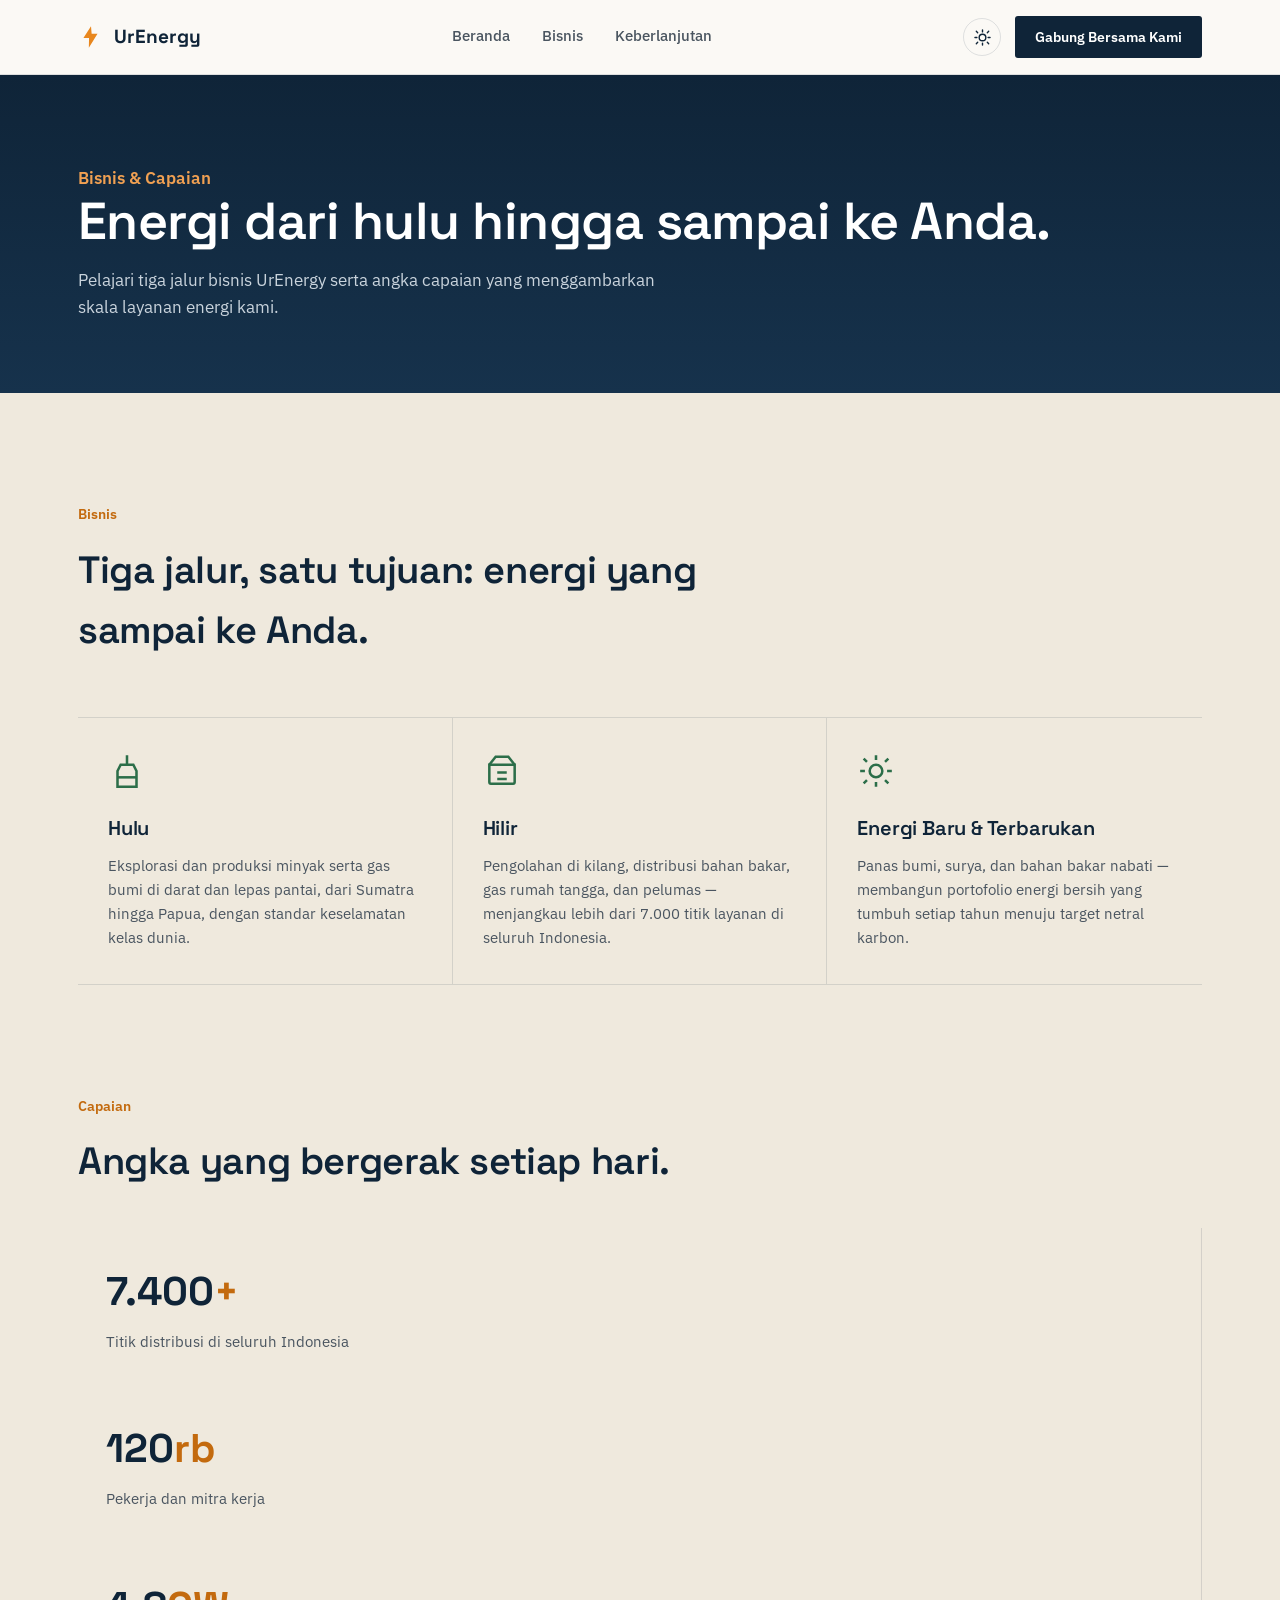
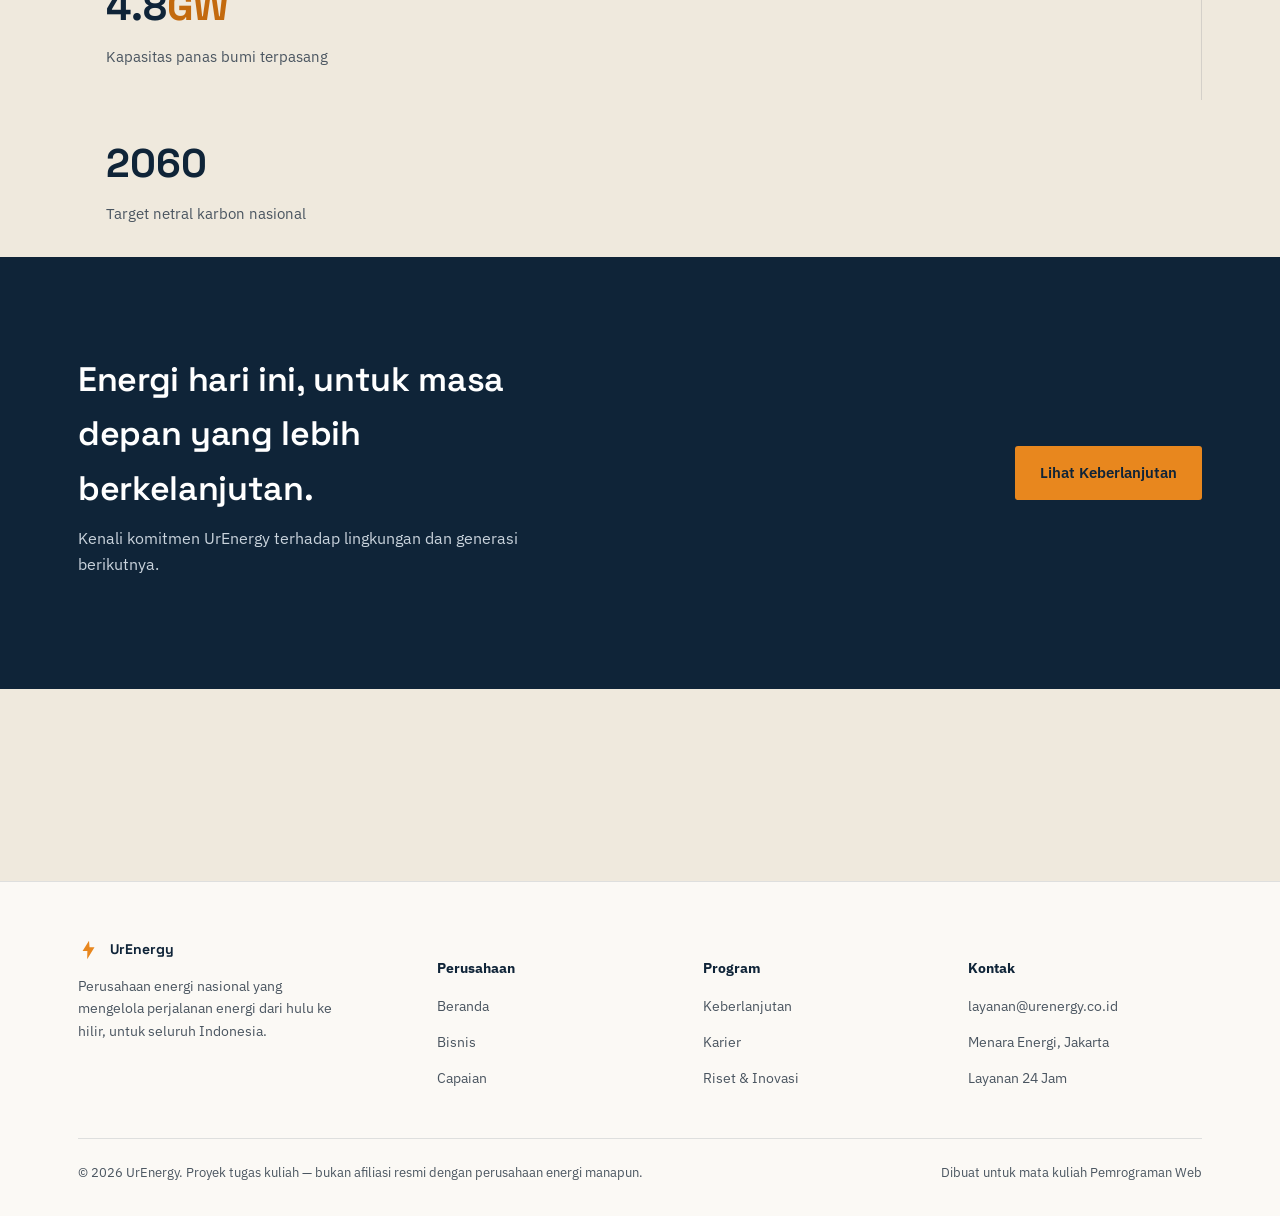
==== bisnis.html @ 80b889d3 "fix semua lini bisnis ke Bisnis" ====
<!DOCTYPE html>
<html lang="id">
<head>
<meta charset="UTF-8">
<meta name="viewport" content="width=device-width, initial-scale=1.0">
<title>UrEnergy — Bisnis & Capaian</title>
<link rel="preconnect" href="https://fonts.googleapis.com">
<link rel="preconnect" href="https://fonts.gstatic.com" crossorigin>
<link href="https://fonts.googleapis.com/css2?family=Space+Grotesk:wght@500;600;700&family=IBM+Plex+Sans:wght@400;500;600&display=swap" rel="stylesheet">
<link rel="stylesheet" href="styles.css">
</head>
<body>
<a class="skip-link" href="#main">Lewati ke konten utama</a>
<nav class="nav">
  <div class="wrap">
    <a class="brand" href="index.html" aria-label="UrEnergy beranda">
      <svg viewBox="0 0 24 24" fill="none"><path d="M12 2 5 13h5.2L10 22l8-13h-5.4L12 2Z" fill="#E8871E"/></svg>
      UrEnergy
    </a>
    <button class="nav-toggle" aria-label="Buka menu" aria-expanded="false" id="navToggle">
      <span></span><span></span><span></span>
    </button>
    <div class="nav-links" id="navLinks">
      <a href="index.html">Beranda</a>
      <a href="bisnis.html">Bisnis</a>
      <a href="keberlanjutan.html">Keberlanjutan</a>
    </div>
    <div class="nav-right">
      <button class="theme-toggle" id="themeToggle" aria-label="Ganti mode gelap/terang">
        <svg class="icon-sun" viewBox="0 0 24 24" fill="none" stroke="currentColor" stroke-width="1.8" stroke-linecap="round"><circle cx="12" cy="12" r="4.2"/><path d="M12 2.5v2.4M12 19.1v2.4M4.2 4.2l1.7 1.7M18.1 18.1l1.7 1.7M2.5 12h2.4M19.1 12h2.4M4.2 19.8l1.7-1.7M18.1 5.9l1.7-1.7"/></svg>
        <svg class="icon-moon" viewBox="0 0 24 24" fill="none" stroke="currentColor" stroke-width="1.8" stroke-linecap="round" stroke-linejoin="round"><path d="M20 14.5A8.5 8.5 0 1 1 9.5 4a6.8 6.8 0 0 0 10.5 10.5Z"/></svg>
      </button>
      <a class="nav-cta" href="keberlanjutan.html#karier">Gabung Bersama Kami</a>
    </div>
  </div>
</nav>
<main id="main">

<section class="page-hero">
  <div class="wrap">
    <p class="kicker" style="color:#F0A052;">Bisnis & Capaian</p>
    <h1>Energi dari hulu hingga sampai ke Anda.</h1>
    <p>Pelajari tiga jalur bisnis UrEnergy serta angka capaian yang menggambarkan skala layanan energi kami.</p>
  </div>
</section>
<section class="lines" id="lini-bisnis">
    <div class="wrap">
      <div class="lines-head">
        <p class="kicker">Bisnis</p>
        <h2>Tiga jalur, satu tujuan: energi yang sampai ke Anda.</h2>
      </div>
      <div class="lines-grid">
        <div class="line-item">
          <svg class="ic" viewBox="0 0 24 24" fill="none" stroke="currentColor" stroke-width="1.6"><path d="M12 2v6M8 8h8l2 4v10H6V12l2-4Z"/><path d="M6 16h12"/></svg>
          <h3>Hulu</h3>
          <p>Eksplorasi dan produksi minyak serta gas bumi di darat dan lepas pantai, dari Sumatra hingga Papua, dengan standar keselamatan kelas dunia.</p>
        </div>
        <div class="line-item">
          <svg class="ic" viewBox="0 0 24 24" fill="none" stroke="currentColor" stroke-width="1.6"><path d="M4 8h16v11a1 1 0 0 1-1 1H5a1 1 0 0 1-1-1V8Z"/><path d="M4 8 8 3h8l4 5"/><path d="M9 13h6M9 17h6"/></svg>
          <h3>Hilir</h3>
          <p>Pengolahan di kilang, distribusi bahan bakar, gas rumah tangga, dan pelumas — menjangkau lebih dari 7.000 titik layanan di seluruh Indonesia.</p>
        </div>
        <div class="line-item">
          <svg class="ic" viewBox="0 0 24 24" fill="none" stroke="currentColor" stroke-width="1.6"><circle cx="12" cy="12" r="4"/><path d="M12 2v3M12 19v3M4.2 4.2l2.1 2.1M17.7 17.7l2.1 2.1M2 12h3M19 12h3M4.2 19.8l2.1-2.1M17.7 6.3l2.1-2.1"/></svg>
          <h3>Energi Baru & Terbarukan</h3>
          <p>Panas bumi, surya, dan bahan bakar nabati — membangun portofolio energi bersih yang tumbuh setiap tahun menuju target netral karbon.</p>
        </div>
      </div>
    </div>
  <section id="capaian">
    <div class="wrap">
      <p class="kicker">Capaian</p>
      <h2 style="font-size:clamp(26px,3.4vw,38px);color:var(--heading);margin-bottom:36px;">Angka yang bergerak setiap hari.</h2>
    </div>
    <div class="wrap stats">
      <div class="wrap" style="display:contents;">
        <div class="stat"><div class="num">7.400<span>+</span></div><div class="lbl">Titik distribusi di seluruh Indonesia</div></div>
        <div class="stat"><div class="num">120<span>rb</span></div><div class="lbl">Pekerja dan mitra kerja</div></div>
        <div class="stat"><div class="num">4.8<span>GW</span></div><div class="lbl">Kapasitas panas bumi terpasang</div></div>
        <div class="stat"><div class="num">2060</div><div class="lbl">Target netral karbon nasional</div></div>
      </div>
    </div>
  
<section class="cta-band">
  <div class="wrap">
    <div>
      <h2>Energi hari ini, untuk masa depan yang lebih berkelanjutan.</h2>
      <p>Kenali komitmen UrEnergy terhadap lingkungan dan generasi berikutnya.</p>
    </div>
    <a class="btn btn-primary" href="keberlanjutan.html">Lihat Keberlanjutan</a>
  </div>
</section>
</main>
<footer>
  <div class="wrap">
    <div class="foot-grid">
      <div>
        <a class="brand" href="index.html" style="color:var(--heading);margin-bottom:12px;display:flex;">
          <svg viewBox="0 0 24 24" fill="none" style="width:22px;height:22px;"><path d="M12 2 5 13h5.2L10 22l8-13h-5.4L12 2Z" fill="#E8871E"/></svg>
          UrEnergy
        </a>
        <p style="max-width:32ch;">Perusahaan energi nasional yang mengelola perjalanan energi dari hulu ke hilir, untuk seluruh Indonesia.</p>
      </div>
      <div>
        <h4>Perusahaan</h4>
        <ul>
          <li><a href="index.html">Beranda</a></li>
          <li><a href="bisnis.html">Bisnis</a></li>
          <li><a href="bisnis.html#capaian">Capaian</a></li>
        </ul>
      </div>
      <div>
        <h4>Program</h4>
        <ul>
          <li><a href="keberlanjutan.html">Keberlanjutan</a></li>
          <li><a href="keberlanjutan.html#karier">Karier</a></li>
          <li><a href="#">Riset & Inovasi</a></li>
        </ul>
      </div>
      <div>
        <h4>Kontak</h4>
        <ul>
          <li><a href="#">layanan@urenergy.co.id</a></li>
          <li><a href="#">Menara Energi, Jakarta</a></li>
          <li><a href="#">Layanan 24 Jam</a></li>
        </ul>
      </div>
    </div>
    <div class="foot-bottom">
      <span>© 2026 UrEnergy. Proyek tugas kuliah — bukan afiliasi resmi dengan perusahaan energi manapun.</span>
      <span>Dibuat untuk mata kuliah Pemrograman Web</span>
    </div>
  </div>
</footer>
<script>
  const toggle = document.getElementById('navToggle');
  const links = document.getElementById('navLinks');
  toggle.addEventListener('click', () => {
    const open = links.classList.toggle('open');
    toggle.setAttribute('aria-expanded', open ? 'true' : 'false');
  });
  links.querySelectorAll('a').forEach(a => a.addEventListener('click', () => {
    links.classList.remove('open');
    toggle.setAttribute('aria-expanded', 'false');
  }));

  // ---- Theme toggle (light / dark) --
  const THEME_KEY = 'urenergy-theme';
  const root = document.documentElement;
  const themeBtn = document.getElementById('themeToggle');

  function getStoredTheme(){
    try { return localStorage.getItem(THEME_KEY); } catch(e){ return null; }
  }
  function storeTheme(value){
    try { localStorage.setItem(THEME_KEY, value); } catch(e){ /* ignore, per-viewer convenience only */ }
  }
  function applyTheme(theme){
    root.setAttribute('data-theme', theme);
    themeBtn.setAttribute('aria-pressed', theme === 'dark' ? 'true' : 'false');
  }

  const stored = getStoredTheme();
  const prefersDark = window.matchMedia && window.matchMedia('(prefers-color-scheme: dark)').matches;
  applyTheme(stored || (prefersDark ? 'dark' : 'light'));

  themeBtn.addEventListener('click', () => {
    const next = root.getAttribute('data-theme') === 'dark' ? 'light' : 'dark';
    applyTheme(next);
    storeTheme(next);
  });
</script>
</body>
</html>
---- styles.css ----
:root{
    --ink:#0F2438;
    --ink-2:#16324C;
    --amber:#E8871E;
    --amber-deep:#C36A0E;
    --forest:#2C6E49;
    --sand:#EFE9DD;
    --paper:#FBF9F5;
    --charcoal:#1B1F23;
    --charcoal-soft:#4A5560;
    --white:#FFFFFF;
    --maxw:1180px;

    --bg:#FBF9F5;
    --bg-alt:#EFE9DD;
    --text:#1B1F23;
    --text-soft:#4A5560;
    --heading:#0F2438;
    --border:rgba(15,36,56,0.12);
    --nav-bg:rgba(251,249,245,0.92);
    --kicker:#C36A0E;
    --card-bg:#FFFFFF;
  }
  :root[data-theme="dark"]{
    --bg:#0B1420;
    --bg-alt:#0F1B28;
    --text:#E7EBEF;
    --text-soft:#A9B4BF;
    --heading:#F4F6F8;
    --border:rgba(255,255,255,0.12);
    --nav-bg:rgba(11,20,32,0.88);
    --kicker:#F0A052;
    --card-bg:#111E2C;
  }

  *{box-sizing:border-box;}
  html{scroll-behavior:smooth;}
  body{
    margin:0;
    background:var(--bg);
    color:var(--text);
    font-family:'IBM Plex Sans', Arial, sans-serif;
    font-size:16px;
    line-height:1.6;
    -webkit-font-smoothing:antialiased;
    transition:background .25s ease, color .25s ease;
  }
  h1,h2,h3,.display{
    font-family:'Space Grotesk','IBM Plex Sans',Arial,sans-serif;
    font-weight:600;
    letter-spacing:-0.01em;
    margin:0;
    color:inherit;
  }
  a{color:inherit;text-decoration:none;}
  img,svg{max-width:100%;display:block;}
  .wrap{max-width:var(--maxw);margin:0 auto;padding:0 28px;}
  section{padding:96px 0;}
  @media (max-width:720px){ section{padding:64px 0;} }

  /* ---------- NAV ---------- */
  .nav{
    position:sticky;top:0;z-index:50;
    background:var(--nav-bg);
    backdrop-filter:blur(8px);
    border-bottom:1px solid var(--border);
    transition:background .25s ease, border-color .25s ease;
  }
  .nav .wrap{display:flex;align-items:center;justify-content:space-between;padding-top:16px;padding-bottom:16px;gap:16px;}
  .brand{display:flex;align-items:center;gap:10px;font-family:'Space Grotesk';font-weight:700;font-size:19px;color:var(--heading);}
  .brand svg{width:26px;height:26px;}
  .nav-links{display:flex;gap:32px;font-size:15px;font-weight:500;color:var(--text-soft);}
  .nav-links a{padding:6px 0;border-bottom:2px solid transparent;transition:border-color .18s ease;}
  .nav-links a:hover, .nav-links a:focus-visible{border-color:var(--amber);}
  .nav-right{display:flex;align-items:center;gap:14px;}
  .nav-cta{
    background:var(--ink);color:var(--white);padding:10px 20px;border-radius:3px;
    font-size:14px;font-weight:600;white-space:nowrap;
  }
  .nav-cta:hover{background:var(--ink-2);}
  .theme-toggle{
    display:inline-flex;align-items:center;justify-content:center;
    width:38px;height:38px;border-radius:50%;border:1px solid var(--border);
    background:transparent;cursor:pointer;color:var(--heading);flex:none;
  }
  .theme-toggle:hover{border-color:var(--amber);}
  .theme-toggle svg{width:19px;height:19px;}
  .theme-toggle .icon-moon{display:none;}
  :root[data-theme="dark"] .theme-toggle .icon-sun{display:none;}
  :root[data-theme="dark"] .theme-toggle .icon-moon{display:block;}
  .nav-toggle{display:none;background:none;border:none;cursor:pointer;padding:4px;}
  .nav-toggle span{display:block;width:24px;height:2px;background:var(--heading);margin:5px 0;}
  @media (max-width:860px){
    .nav-links{
      position:absolute;top:100%;left:0;right:0;background:var(--bg);
      flex-direction:column;gap:0;padding:8px 28px 20px;border-bottom:1px solid var(--border);
      display:none;
    }
    .nav-links.open{display:flex;}
    .nav-links a{padding:12px 0;border-bottom:1px solid var(--border);}
    .nav-toggle{display:block;}
    .nav-cta{display:none;}
  }

  /* ---------- HERO ---------- */
  .hero{
    background:linear-gradient(180deg,var(--ink) 0%, var(--ink-2) 100%);
    color:var(--white);
    padding:88px 0 0;
    overflow:hidden;
  }
  .hero .wrap{
    display:grid;grid-template-columns:1.05fr 0.95fr;gap:40px;align-items:center;
  }
  .eyebrow-tag{
    display:inline-block;font-size:14px;color:var(--amber);font-weight:500;
    margin-bottom:22px;
  }
  .hero h1{
    font-size:clamp(34px,4.6vw,58px);
    line-height:1.06;
    color:var(--white);
  }
  .hero h1 em{
    font-style:normal;color:var(--amber);
  }
  .hero p.lede{
    max-width:46ch;margin:26px 0 34px;font-size:18px;color:#C9D3DC;
  }
  .hero-ctas{display:flex;gap:14px;flex-wrap:wrap;}
  .btn{
    display:inline-flex;align-items:center;gap:8px;padding:14px 24px;border-radius:3px;
    font-size:15px;font-weight:600;border:1px solid transparent;cursor:pointer;
  }
  .btn-primary{background:var(--amber);color:var(--ink);}
  .btn-primary:hover{background:#f39a3a;}
  .btn-ghost{border-color:rgba(255,255,255,0.35);color:var(--white);background:transparent;}
  .btn-ghost:hover{border-color:var(--white);}
  .hero-fig{position:relative;padding:20px 0 0;}
  @media (max-width:900px){
    .hero .wrap{grid-template-columns:1fr;}
    .hero-fig{order:-1;}
  }

  /* diagram animation */
  .flow-line{stroke-dasharray:340;stroke-dashoffset:340;animation:draw 1.6s ease forwards;}
  .flow-line.d1{animation-delay:.15s;}
  .flow-line.d2{animation-delay:.4s;}
  .flow-line.d3{animation-delay:.65s;}
  .flow-node{opacity:0;transform:scale(.6);transform-origin:center;animation:pop .5s ease forwards;}
  .flow-node.n1{animation-delay:.1s;}
  .flow-node.n2{animation-delay:.55s;}
  .flow-node.n3{animation-delay:.9s;}
  .flow-node.n4{animation-delay:1.2s;}
  @keyframes draw{to{stroke-dashoffset:0;}}
  @keyframes pop{to{opacity:1;transform:scale(1);}}
  @media (prefers-reduced-motion:reduce){
    .flow-line{stroke-dashoffset:0;animation:none;}
    .flow-node{opacity:1;transform:scale(1);animation:none;}
  }

  /* ---------- STRIP ---------- */
  .strip{
    background:var(--ink);border-top:1px solid rgba(255,255,255,0.08);
  }
  .strip .wrap{
    display:flex;flex-wrap:wrap;gap:20px 48px;justify-content:space-between;
    padding:22px 28px;
  }
  .strip-item{color:#B9C4CE;font-size:13.5px;display:flex;align-items:center;gap:8px;}
  .strip-item b{color:var(--white);font-weight:600;}

  /* ---------- ABOUT ---------- */
  .about .wrap{display:grid;grid-template-columns:0.9fr 1.1fr;gap:64px;}
  @media (max-width:820px){ .about .wrap{grid-template-columns:1fr;gap:32px;} }
  .kicker{color:var(--kicker);font-weight:600;font-size:14px;margin-bottom:14px;}
  .about h2{font-size:clamp(26px,3.4vw,38px);line-height:1.18;color:var(--heading);}
  .about-copy p{color:var(--text-soft);font-size:16.5px;max-width:62ch;}
  .about-copy p + p{margin-top:16px;}

  /* ---------- BUSINESS LINES ---------- */
  .lines{background:var(--bg-alt);}
  .lines-head{max-width:640px;margin-bottom:56px;}
  .lines-head h2{font-size:clamp(26px,3.4vw,38px);color:var(--heading);}
  .lines-grid{display:grid;grid-template-columns:repeat(3,1fr);gap:0;border-top:1px solid var(--border);}
  @media (max-width:860px){ .lines-grid{grid-template-columns:1fr;} }
  .line-item{
    padding:34px 30px;border-bottom:1px solid var(--border);
    border-right:1px solid var(--border);
  }
  .lines-grid .line-item:nth-child(3){border-right:none;}
  @media (max-width:860px){ .line-item{border-right:none !important;} }
  .line-item .ic{width:38px;height:38px;margin-bottom:22px;color:var(--forest);}
  .line-item h3{font-size:20px;margin-bottom:10px;color:var(--heading);}
  .line-item p{color:var(--text-soft);font-size:15px;margin:0;}

  /* ---------- STATS ---------- */
  .stats .wrap{
    display:flex;flex-wrap:wrap;gap:0;border:1px solid var(--border);border-radius:4px;overflow:hidden;
  }
  .stat{
    flex:1 1 200px;padding:32px 28px;border-right:1px solid var(--border);
  }
  .stat:last-child{border-right:none;}
  @media (max-width:720px){
    .stat{border-right:none;border-bottom:1px solid var(--border);flex:1 1 100%;}
    .stat:last-child{border-bottom:none;}
  }
  .stat .num{font-family:'Space Grotesk';font-weight:700;font-size:40px;color:var(--heading);}
  .stat .num span{color:var(--amber-deep);}
  .stat .lbl{color:var(--text-soft);font-size:14.5px;margin-top:6px;}

  /* ---------- SUSTAIN ---------- */
  .sustain{
    background:var(--forest);color:var(--white);
  }
  .sustain .wrap{display:grid;grid-template-columns:1fr 1fr;gap:56px;align-items:center;}
  @media (max-width:860px){ .sustain .wrap{grid-template-columns:1fr;} }
  .sustain h2{font-size:clamp(26px,3.4vw,36px);color:var(--white);}
  .sustain p{color:#DCEAE0;font-size:16.5px;max-width:52ch;margin-top:18px;}
  .sustain-list{margin-top:26px;display:flex;flex-direction:column;gap:14px;}
  .sustain-list div{display:flex;gap:12px;font-size:15px;color:#EAF3EC;align-items:flex-start;}
  .sustain-list svg{flex:none;width:20px;height:20px;margin-top:2px;color:var(--amber);}

  /* ---------- CAREER / CTA ---------- */
  .cta-band{background:var(--ink);color:var(--white);text-align:left;}
  .cta-band .wrap{
    display:flex;align-items:center;justify-content:space-between;gap:32px;flex-wrap:wrap;
  }
  .cta-band h2{font-size:clamp(24px,3vw,34px);color:var(--white);max-width:20ch;}
  .cta-band p{color:#C9D3DC;margin-top:10px;max-width:44ch;}

  /* ---------- FOOTER ---------- */
  footer{background:var(--bg);border-top:1px solid var(--border);padding:56px 0 32px;}
  .foot-grid{display:grid;grid-template-columns:1.4fr 1fr 1fr 1fr;gap:32px;}
  @media (max-width:760px){ .foot-grid{grid-template-columns:1fr 1fr;} }
  .foot-grid h4{font-size:14px;color:var(--heading);margin-bottom:14px;}
  .foot-grid a, .foot-grid p{font-size:14px;color:var(--text-soft);}
  .foot-grid ul{list-style:none;padding:0;margin:0;display:flex;flex-direction:column;gap:10px;}
  .foot-bottom{
    margin-top:48px;padding-top:24px;border-top:1px solid var(--border);
    display:flex;justify-content:space-between;flex-wrap:wrap;gap:12px;
    font-size:13px;color:var(--text-soft);
  }
  .skip-link{position:absolute;left:-999px;top:auto;}
  .skip-link:focus{left:16px;top:16px;background:var(--white);padding:10px 16px;border-radius:3px;z-index:100;}
  a:focus-visible,button:focus-visible{outline:2px solid var(--amber);outline-offset:2px;}

.page-hero{background:linear-gradient(180deg,var(--ink) 0%,var(--ink-2) 100%);color:var(--white);padding:72px 0;}
.page-hero h1{font-size:clamp(34px,4.6vw,52px);line-height:1.08;color:var(--white);}
.page-hero p{max-width:62ch;color:#C9D3DC;font-size:17px;margin:18px 0 0;}
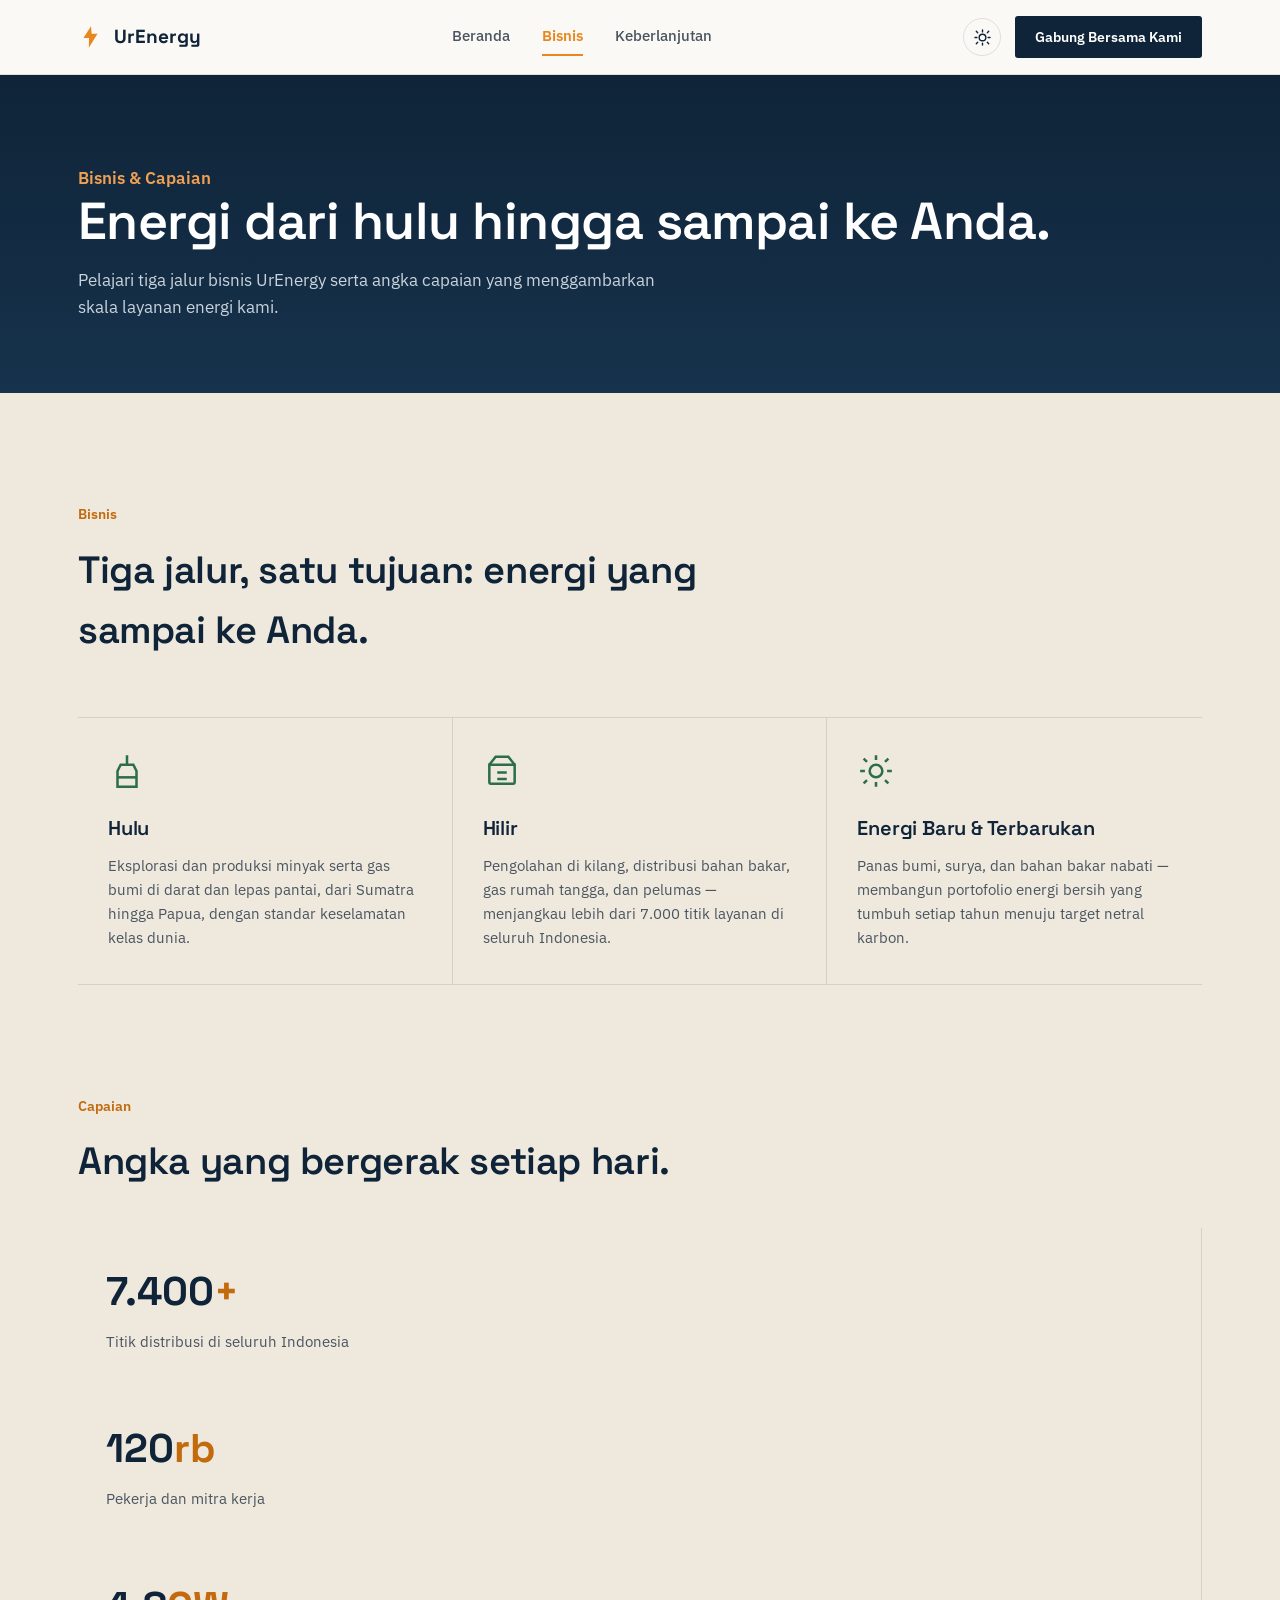
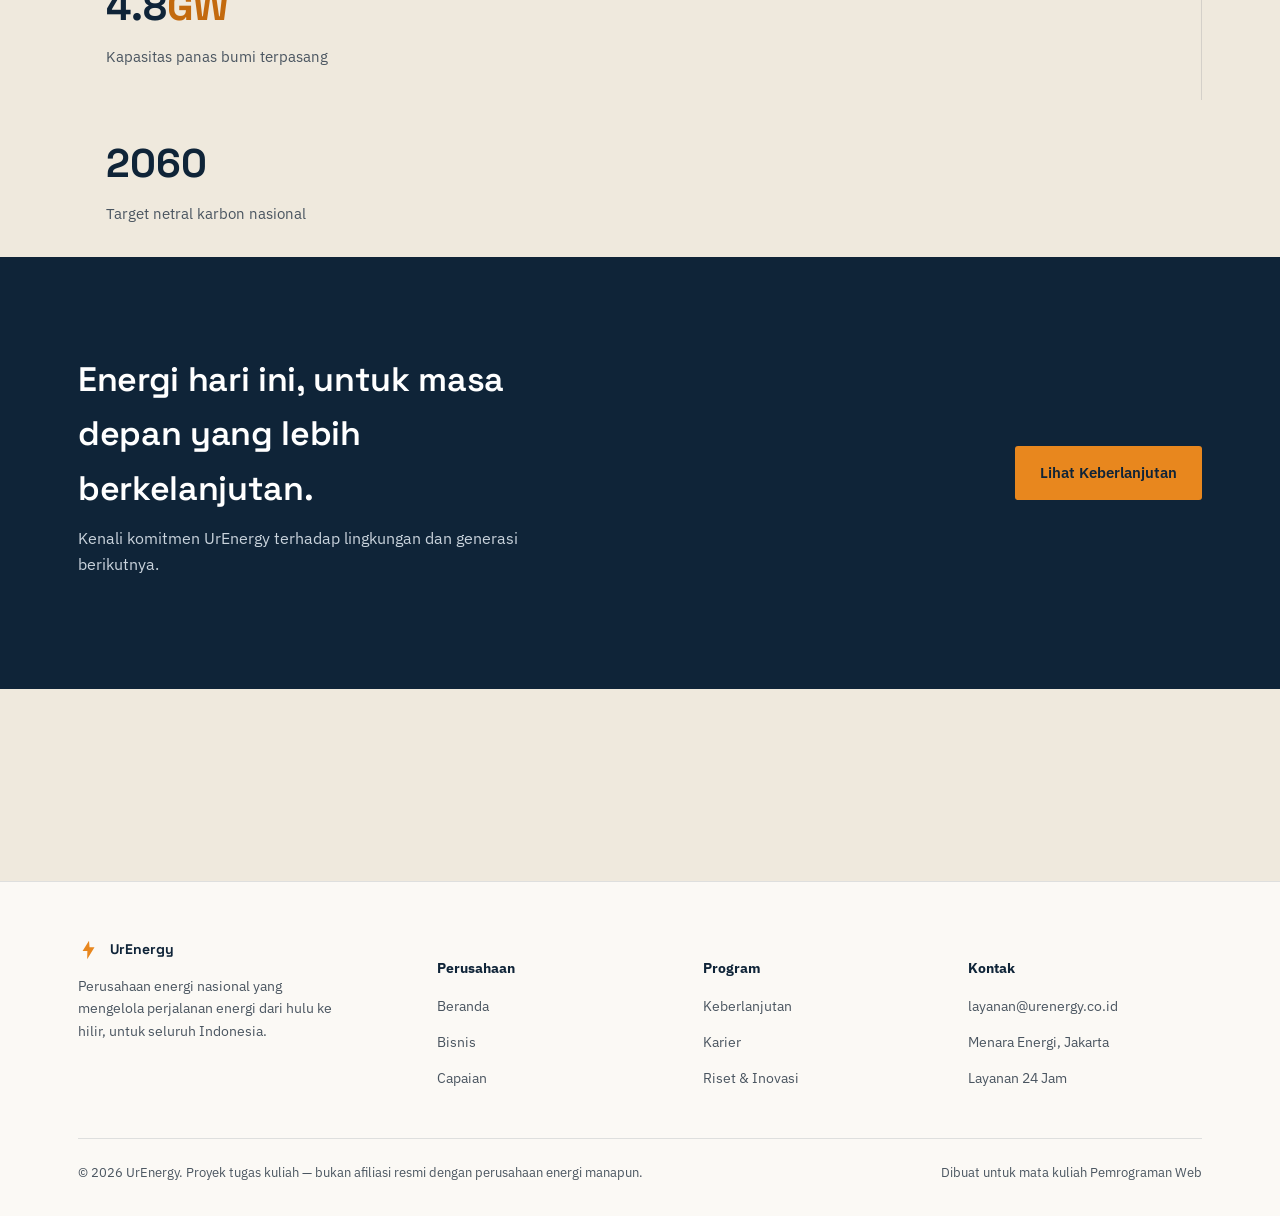
==== commit 005492e0: "menambahkan fitur highlight di Navbar atas" ====
--- a/bisnis.html
+++ b/bisnis.html
@@ -20,10 +20,10 @@
     <button class="nav-toggle" aria-label="Buka menu" aria-expanded="false" id="navToggle">
       <span></span><span></span><span></span>
     </button>
-    <div class="nav-links" id="navLinks">
-      <a href="index.html">Beranda</a>
-      <a href="bisnis.html">Bisnis</a>
-      <a href="keberlanjutan.html">Keberlanjutan</a>
+  <div class="nav-links" id="navLinks">
+     <a href="index.html">Beranda</a>
+     <a href="bisnis.html" class="active">Bisnis</a>
+     <a href="keberlanjutan.html">Keberlanjutan</a>
     </div>
     <div class="nav-right">
       <button class="theme-toggle" id="themeToggle" aria-label="Ganti mode gelap/terang">
--- a/styles.css
+++ b/styles.css
@@ -1,251 +1,801 @@
 :root{
-    --ink:#0F2438;
-    --ink-2:#16324C;
-    --amber:#E8871E;
-    --amber-deep:#C36A0E;
-    --forest:#2C6E49;
-    --sand:#EFE9DD;
-    --paper:#FBF9F5;
-    --charcoal:#1B1F23;
-    --charcoal-soft:#4A5560;
-    --white:#FFFFFF;
-    --maxw:1180px;
-
-    --bg:#FBF9F5;
-    --bg-alt:#EFE9DD;
-    --text:#1B1F23;
-    --text-soft:#4A5560;
-    --heading:#0F2438;
-    --border:rgba(15,36,56,0.12);
-    --nav-bg:rgba(251,249,245,0.92);
-    --kicker:#C36A0E;
-    --card-bg:#FFFFFF;
-  }
-  :root[data-theme="dark"]{
-    --bg:#0B1420;
-    --bg-alt:#0F1B28;
-    --text:#E7EBEF;
-    --text-soft:#A9B4BF;
-    --heading:#F4F6F8;
-    --border:rgba(255,255,255,0.12);
-    --nav-bg:rgba(11,20,32,0.88);
-    --kicker:#F0A052;
-    --card-bg:#111E2C;
-  }
-
-  *{box-sizing:border-box;}
-  html{scroll-behavior:smooth;}
-  body{
-    margin:0;
+  --ink:#0F2438;
+  --ink-2:#16324C;
+  --amber:#E8871E;
+  --amber-deep:#C36A0E;
+  --forest:#2C6E49;
+  --sand:#EFE9DD;
+  --paper:#FBF9F5;
+  --charcoal:#1B1F23;
+  --charcoal-soft:#4A5560;
+  --white:#FFFFFF;
+  --maxw:1180px;
+
+  --bg:#FBF9F5;
+  --bg-alt:#EFE9DD;
+  --text:#1B1F23;
+  --text-soft:#4A5560;
+  --heading:#0F2438;
+  --border:rgba(15,36,56,0.12);
+  --nav-bg:rgba(251,249,245,0.92);
+  --kicker:#C36A0E;
+  --card-bg:#FFFFFF;
+}
+
+:root[data-theme="dark"]{
+  --bg:#0B1420;
+  --bg-alt:#0F1B28;
+  --text:#E7EBEF;
+  --text-soft:#A9B4BF;
+  --heading:#F4F6F8;
+  --border:rgba(255,255,255,0.12);
+  --nav-bg:rgba(11,20,32,0.88);
+  --kicker:#F0A052;
+  --card-bg:#111E2C;
+}
+
+*{
+  box-sizing:border-box;
+}
+
+html{
+  scroll-behavior:smooth;
+}
+
+body{
+  margin:0;
+  background:var(--bg);
+  color:var(--text);
+  font-family:'IBM Plex Sans', Arial, sans-serif;
+  font-size:16px;
+  line-height:1.6;
+  -webkit-font-smoothing:antialiased;
+  transition:background .25s ease, color .25s ease;
+}
+
+h1,h2,h3,.display{
+  font-family:'Space Grotesk','IBM Plex Sans',Arial,sans-serif;
+  font-weight:600;
+  letter-spacing:-0.01em;
+  margin:0;
+  color:inherit;
+}
+
+a{
+  color:inherit;
+  text-decoration:none;
+}
+
+img,svg{
+  max-width:100%;
+  display:block;
+}
+
+.wrap{
+  max-width:var(--maxw);
+  margin:0 auto;
+  padding:0 28px;
+}
+
+section{
+  padding:96px 0;
+}
+
+@media (max-width:720px){
+  section{
+    padding:64px 0;
+  }
+}
+
+
+/* ---------- NAV ---------- */
+
+.nav{
+  position:sticky;
+  top:0;
+  z-index:50;
+  background:var(--nav-bg);
+  backdrop-filter:blur(8px);
+  border-bottom:1px solid var(--border);
+  transition:background .25s ease, border-color .25s ease;
+}
+
+.nav .wrap{
+  display:flex;
+  align-items:center;
+  justify-content:space-between;
+  padding-top:16px;
+  padding-bottom:16px;
+  gap:16px;
+}
+
+.brand{
+  display:flex;
+  align-items:center;
+  gap:10px;
+  font-family:'Space Grotesk';
+  font-weight:700;
+  font-size:19px;
+  color:var(--heading);
+}
+
+.brand svg{
+  width:26px;
+  height:26px;
+}
+
+.nav-links{
+  display:flex;
+  gap:32px;
+  font-size:15px;
+  font-weight:500;
+  color:var(--text-soft);
+}
+
+.nav-links a{
+  padding:6px 0;
+  border-bottom:2px solid transparent;
+  transition:color .18s ease, border-color .18s ease;
+}
+
+/* Hover */
+.nav-links a:hover,
+.nav-links a:focus-visible{
+  color:var(--amber);
+  border-color:var(--amber);
+}
+
+/* Halaman yang sedang aktif */
+.nav-links a.active{
+  color:var(--amber);
+  border-color:var(--amber);
+  font-weight:600;
+}
+
+.nav-right{
+  display:flex;
+  align-items:center;
+  gap:14px;
+}
+
+.nav-cta{
+  background:var(--ink);
+  color:var(--white);
+  padding:10px 20px;
+  border-radius:3px;
+  font-size:14px;
+  font-weight:600;
+  white-space:nowrap;
+}
+
+.nav-cta:hover{
+  background:var(--ink-2);
+}
+
+.theme-toggle{
+  display:inline-flex;
+  align-items:center;
+  justify-content:center;
+  width:38px;
+  height:38px;
+  border-radius:50%;
+  border:1px solid var(--border);
+  background:transparent;
+  cursor:pointer;
+  color:var(--heading);
+  flex:none;
+}
+
+.theme-toggle:hover{
+  border-color:var(--amber);
+}
+
+.theme-toggle svg{
+  width:19px;
+  height:19px;
+}
+
+.theme-toggle .icon-moon{
+  display:none;
+}
+
+:root[data-theme="dark"] .theme-toggle .icon-sun{
+  display:none;
+}
+
+:root[data-theme="dark"] .theme-toggle .icon-moon{
+  display:block;
+}
+
+.nav-toggle{
+  display:none;
+  background:none;
+  border:none;
+  cursor:pointer;
+  padding:4px;
+}
+
+.nav-toggle span{
+  display:block;
+  width:24px;
+  height:2px;
+  background:var(--heading);
+  margin:5px 0;
+}
+
+@media (max-width:860px){
+
+  .nav-links{
+    position:absolute;
+    top:100%;
+    left:0;
+    right:0;
     background:var(--bg);
-    color:var(--text);
-    font-family:'IBM Plex Sans', Arial, sans-serif;
-    font-size:16px;
-    line-height:1.6;
-    -webkit-font-smoothing:antialiased;
-    transition:background .25s ease, color .25s ease;
-  }
-  h1,h2,h3,.display{
-    font-family:'Space Grotesk','IBM Plex Sans',Arial,sans-serif;
-    font-weight:600;
-    letter-spacing:-0.01em;
-    margin:0;
-    color:inherit;
-  }
-  a{color:inherit;text-decoration:none;}
-  img,svg{max-width:100%;display:block;}
-  .wrap{max-width:var(--maxw);margin:0 auto;padding:0 28px;}
-  section{padding:96px 0;}
-  @media (max-width:720px){ section{padding:64px 0;} }
-
-  /* ---------- NAV ---------- */
-  .nav{
-    position:sticky;top:0;z-index:50;
-    background:var(--nav-bg);
-    backdrop-filter:blur(8px);
+    flex-direction:column;
+    gap:0;
+    padding:8px 28px 20px;
     border-bottom:1px solid var(--border);
-    transition:background .25s ease, border-color .25s ease;
-  }
-  .nav .wrap{display:flex;align-items:center;justify-content:space-between;padding-top:16px;padding-bottom:16px;gap:16px;}
-  .brand{display:flex;align-items:center;gap:10px;font-family:'Space Grotesk';font-weight:700;font-size:19px;color:var(--heading);}
-  .brand svg{width:26px;height:26px;}
-  .nav-links{display:flex;gap:32px;font-size:15px;font-weight:500;color:var(--text-soft);}
-  .nav-links a{padding:6px 0;border-bottom:2px solid transparent;transition:border-color .18s ease;}
-  .nav-links a:hover, .nav-links a:focus-visible{border-color:var(--amber);}
-  .nav-right{display:flex;align-items:center;gap:14px;}
+    display:none;
+  }
+
+  .nav-links.open{
+    display:flex;
+  }
+
+  .nav-links a{
+    padding:12px 0;
+    border-bottom:1px solid var(--border);
+  }
+
+  .nav-links a.active{
+    color:var(--amber);
+    border-color:var(--amber);
+  }
+
+  .nav-toggle{
+    display:block;
+  }
+
   .nav-cta{
-    background:var(--ink);color:var(--white);padding:10px 20px;border-radius:3px;
-    font-size:14px;font-weight:600;white-space:nowrap;
-  }
-  .nav-cta:hover{background:var(--ink-2);}
-  .theme-toggle{
-    display:inline-flex;align-items:center;justify-content:center;
-    width:38px;height:38px;border-radius:50%;border:1px solid var(--border);
-    background:transparent;cursor:pointer;color:var(--heading);flex:none;
-  }
-  .theme-toggle:hover{border-color:var(--amber);}
-  .theme-toggle svg{width:19px;height:19px;}
-  .theme-toggle .icon-moon{display:none;}
-  :root[data-theme="dark"] .theme-toggle .icon-sun{display:none;}
-  :root[data-theme="dark"] .theme-toggle .icon-moon{display:block;}
-  .nav-toggle{display:none;background:none;border:none;cursor:pointer;padding:4px;}
-  .nav-toggle span{display:block;width:24px;height:2px;background:var(--heading);margin:5px 0;}
-  @media (max-width:860px){
-    .nav-links{
-      position:absolute;top:100%;left:0;right:0;background:var(--bg);
-      flex-direction:column;gap:0;padding:8px 28px 20px;border-bottom:1px solid var(--border);
-      display:none;
-    }
-    .nav-links.open{display:flex;}
-    .nav-links a{padding:12px 0;border-bottom:1px solid var(--border);}
-    .nav-toggle{display:block;}
-    .nav-cta{display:none;}
-  }
-
-  /* ---------- HERO ---------- */
-  .hero{
-    background:linear-gradient(180deg,var(--ink) 0%, var(--ink-2) 100%);
-    color:var(--white);
-    padding:88px 0 0;
-    overflow:hidden;
-  }
+    display:none;
+  }
+}
+
+
+/* ---------- HERO ---------- */
+
+.hero{
+  background:linear-gradient(180deg,var(--ink) 0%, var(--ink-2) 100%);
+  color:var(--white);
+  padding:88px 0 0;
+  overflow:hidden;
+}
+
+.hero .wrap{
+  display:grid;
+  grid-template-columns:1.05fr 0.95fr;
+  gap:40px;
+  align-items:center;
+}
+
+.eyebrow-tag{
+  display:inline-block;
+  font-size:14px;
+  color:var(--amber);
+  font-weight:500;
+  margin-bottom:22px;
+}
+
+.hero h1{
+  font-size:clamp(34px,4.6vw,58px);
+  line-height:1.06;
+  color:var(--white);
+}
+
+.hero h1 em{
+  font-style:normal;
+  color:var(--amber);
+}
+
+.hero p.lede{
+  max-width:46ch;
+  margin:26px 0 34px;
+  font-size:18px;
+  color:#C9D3DC;
+}
+
+.hero-ctas{
+  display:flex;
+  gap:14px;
+  flex-wrap:wrap;
+}
+
+.btn{
+  display:inline-flex;
+  align-items:center;
+  gap:8px;
+  padding:14px 24px;
+  border-radius:3px;
+  font-size:15px;
+  font-weight:600;
+  border:1px solid transparent;
+  cursor:pointer;
+}
+
+.btn-primary{
+  background:var(--amber);
+  color:var(--ink);
+}
+
+.btn-primary:hover{
+  background:#f39a3a;
+}
+
+.btn-ghost{
+  border-color:rgba(255,255,255,0.35);
+  color:var(--white);
+  background:transparent;
+}
+
+.btn-ghost:hover{
+  border-color:var(--white);
+}
+
+.hero-fig{
+  position:relative;
+  padding:20px 0 0;
+}
+
+@media (max-width:900px){
+
   .hero .wrap{
-    display:grid;grid-template-columns:1.05fr 0.95fr;gap:40px;align-items:center;
-  }
-  .eyebrow-tag{
-    display:inline-block;font-size:14px;color:var(--amber);font-weight:500;
-    margin-bottom:22px;
-  }
-  .hero h1{
-    font-size:clamp(34px,4.6vw,58px);
-    line-height:1.06;
-    color:var(--white);
-  }
-  .hero h1 em{
-    font-style:normal;color:var(--amber);
-  }
-  .hero p.lede{
-    max-width:46ch;margin:26px 0 34px;font-size:18px;color:#C9D3DC;
-  }
-  .hero-ctas{display:flex;gap:14px;flex-wrap:wrap;}
-  .btn{
-    display:inline-flex;align-items:center;gap:8px;padding:14px 24px;border-radius:3px;
-    font-size:15px;font-weight:600;border:1px solid transparent;cursor:pointer;
-  }
-  .btn-primary{background:var(--amber);color:var(--ink);}
-  .btn-primary:hover{background:#f39a3a;}
-  .btn-ghost{border-color:rgba(255,255,255,0.35);color:var(--white);background:transparent;}
-  .btn-ghost:hover{border-color:var(--white);}
-  .hero-fig{position:relative;padding:20px 0 0;}
-  @media (max-width:900px){
-    .hero .wrap{grid-template-columns:1fr;}
-    .hero-fig{order:-1;}
-  }
-
-  /* diagram animation */
-  .flow-line{stroke-dasharray:340;stroke-dashoffset:340;animation:draw 1.6s ease forwards;}
-  .flow-line.d1{animation-delay:.15s;}
-  .flow-line.d2{animation-delay:.4s;}
-  .flow-line.d3{animation-delay:.65s;}
-  .flow-node{opacity:0;transform:scale(.6);transform-origin:center;animation:pop .5s ease forwards;}
-  .flow-node.n1{animation-delay:.1s;}
-  .flow-node.n2{animation-delay:.55s;}
-  .flow-node.n3{animation-delay:.9s;}
-  .flow-node.n4{animation-delay:1.2s;}
-  @keyframes draw{to{stroke-dashoffset:0;}}
-  @keyframes pop{to{opacity:1;transform:scale(1);}}
-  @media (prefers-reduced-motion:reduce){
-    .flow-line{stroke-dashoffset:0;animation:none;}
-    .flow-node{opacity:1;transform:scale(1);animation:none;}
-  }
-
-  /* ---------- STRIP ---------- */
-  .strip{
-    background:var(--ink);border-top:1px solid rgba(255,255,255,0.08);
-  }
-  .strip .wrap{
-    display:flex;flex-wrap:wrap;gap:20px 48px;justify-content:space-between;
-    padding:22px 28px;
-  }
-  .strip-item{color:#B9C4CE;font-size:13.5px;display:flex;align-items:center;gap:8px;}
-  .strip-item b{color:var(--white);font-weight:600;}
-
-  /* ---------- ABOUT ---------- */
-  .about .wrap{display:grid;grid-template-columns:0.9fr 1.1fr;gap:64px;}
-  @media (max-width:820px){ .about .wrap{grid-template-columns:1fr;gap:32px;} }
-  .kicker{color:var(--kicker);font-weight:600;font-size:14px;margin-bottom:14px;}
-  .about h2{font-size:clamp(26px,3.4vw,38px);line-height:1.18;color:var(--heading);}
-  .about-copy p{color:var(--text-soft);font-size:16.5px;max-width:62ch;}
-  .about-copy p + p{margin-top:16px;}
-
-  /* ---------- BUSINESS LINES ---------- */
-  .lines{background:var(--bg-alt);}
-  .lines-head{max-width:640px;margin-bottom:56px;}
-  .lines-head h2{font-size:clamp(26px,3.4vw,38px);color:var(--heading);}
-  .lines-grid{display:grid;grid-template-columns:repeat(3,1fr);gap:0;border-top:1px solid var(--border);}
-  @media (max-width:860px){ .lines-grid{grid-template-columns:1fr;} }
+    grid-template-columns:1fr;
+  }
+
+  .hero-fig{
+    order:-1;
+  }
+}
+
+
+/* ---------- DIAGRAM ANIMATION ---------- */
+
+.flow-line{
+  stroke-dasharray:340;
+  stroke-dashoffset:340;
+  animation:draw 1.6s ease forwards;
+}
+
+.flow-line.d1{
+  animation-delay:.15s;
+}
+
+.flow-line.d2{
+  animation-delay:.4s;
+}
+
+.flow-line.d3{
+  animation-delay:.65s;
+}
+
+.flow-node{
+  opacity:0;
+  transform:scale(.6);
+  transform-origin:center;
+  animation:pop .5s ease forwards;
+}
+
+.flow-node.n1{
+  animation-delay:.1s;
+}
+
+.flow-node.n2{
+  animation-delay:.55s;
+}
+
+.flow-node.n3{
+  animation-delay:.9s;
+}
+
+.flow-node.n4{
+  animation-delay:1.2s;
+}
+
+@keyframes draw{
+  to{
+    stroke-dashoffset:0;
+  }
+}
+
+@keyframes pop{
+  to{
+    opacity:1;
+    transform:scale(1);
+  }
+}
+
+@media (prefers-reduced-motion:reduce){
+
+  .flow-line{
+    stroke-dashoffset:0;
+    animation:none;
+  }
+
+  .flow-node{
+    opacity:1;
+    transform:scale(1);
+    animation:none;
+  }
+}
+
+
+/* ---------- STRIP ---------- */
+
+.strip{
+  background:var(--ink);
+  border-top:1px solid rgba(255,255,255,0.08);
+}
+
+.strip .wrap{
+  display:flex;
+  flex-wrap:wrap;
+  gap:20px 48px;
+  justify-content:space-between;
+  padding:22px 28px;
+}
+
+.strip-item{
+  color:#B9C4CE;
+  font-size:13.5px;
+  display:flex;
+  align-items:center;
+  gap:8px;
+}
+
+.strip-item b{
+  color:var(--white);
+  font-weight:600;
+}
+
+
+/* ---------- ABOUT ---------- */
+
+.about .wrap{
+  display:grid;
+  grid-template-columns:0.9fr 1.1fr;
+  gap:64px;
+}
+
+@media (max-width:820px){
+
+  .about .wrap{
+    grid-template-columns:1fr;
+    gap:32px;
+  }
+}
+
+.kicker{
+  color:var(--kicker);
+  font-weight:600;
+  font-size:14px;
+  margin-bottom:14px;
+}
+
+.about h2{
+  font-size:clamp(26px,3.4vw,38px);
+  line-height:1.18;
+  color:var(--heading);
+}
+
+.about-copy p{
+  color:var(--text-soft);
+  font-size:16.5px;
+  max-width:62ch;
+}
+
+.about-copy p + p{
+  margin-top:16px;
+}
+
+
+/* ---------- BUSINESS LINES ---------- */
+
+.lines{
+  background:var(--bg-alt);
+}
+
+.lines-head{
+  max-width:640px;
+  margin-bottom:56px;
+}
+
+.lines-head h2{
+  font-size:clamp(26px,3.4vw,38px);
+  color:var(--heading);
+}
+
+.lines-grid{
+  display:grid;
+  grid-template-columns:repeat(3,1fr);
+  gap:0;
+  border-top:1px solid var(--border);
+}
+
+@media (max-width:860px){
+
+  .lines-grid{
+    grid-template-columns:1fr;
+  }
+}
+
+.line-item{
+  padding:34px 30px;
+  border-bottom:1px solid var(--border);
+  border-right:1px solid var(--border);
+}
+
+.lines-grid .line-item:nth-child(3){
+  border-right:none;
+}
+
+@media (max-width:860px){
+
   .line-item{
-    padding:34px 30px;border-bottom:1px solid var(--border);
-    border-right:1px solid var(--border);
-  }
-  .lines-grid .line-item:nth-child(3){border-right:none;}
-  @media (max-width:860px){ .line-item{border-right:none !important;} }
-  .line-item .ic{width:38px;height:38px;margin-bottom:22px;color:var(--forest);}
-  .line-item h3{font-size:20px;margin-bottom:10px;color:var(--heading);}
-  .line-item p{color:var(--text-soft);font-size:15px;margin:0;}
-
-  /* ---------- STATS ---------- */
-  .stats .wrap{
-    display:flex;flex-wrap:wrap;gap:0;border:1px solid var(--border);border-radius:4px;overflow:hidden;
-  }
+    border-right:none !important;
+  }
+}
+
+.line-item .ic{
+  width:38px;
+  height:38px;
+  margin-bottom:22px;
+  color:var(--forest);
+}
+
+.line-item h3{
+  font-size:20px;
+  margin-bottom:10px;
+  color:var(--heading);
+}
+
+.line-item p{
+  color:var(--text-soft);
+  font-size:15px;
+  margin:0;
+}
+
+
+/* ---------- STATS ---------- */
+
+.stats .wrap{
+  display:flex;
+  flex-wrap:wrap;
+  gap:0;
+  border:1px solid var(--border);
+  border-radius:4px;
+  overflow:hidden;
+}
+
+.stat{
+  flex:1 1 200px;
+  padding:32px 28px;
+  border-right:1px solid var(--border);
+}
+
+.stat:last-child{
+  border-right:none;
+}
+
+@media (max-width:720px){
+
   .stat{
-    flex:1 1 200px;padding:32px 28px;border-right:1px solid var(--border);
-  }
-  .stat:last-child{border-right:none;}
-  @media (max-width:720px){
-    .stat{border-right:none;border-bottom:1px solid var(--border);flex:1 1 100%;}
-    .stat:last-child{border-bottom:none;}
-  }
-  .stat .num{font-family:'Space Grotesk';font-weight:700;font-size:40px;color:var(--heading);}
-  .stat .num span{color:var(--amber-deep);}
-  .stat .lbl{color:var(--text-soft);font-size:14.5px;margin-top:6px;}
-
-  /* ---------- SUSTAIN ---------- */
-  .sustain{
-    background:var(--forest);color:var(--white);
-  }
-  .sustain .wrap{display:grid;grid-template-columns:1fr 1fr;gap:56px;align-items:center;}
-  @media (max-width:860px){ .sustain .wrap{grid-template-columns:1fr;} }
-  .sustain h2{font-size:clamp(26px,3.4vw,36px);color:var(--white);}
-  .sustain p{color:#DCEAE0;font-size:16.5px;max-width:52ch;margin-top:18px;}
-  .sustain-list{margin-top:26px;display:flex;flex-direction:column;gap:14px;}
-  .sustain-list div{display:flex;gap:12px;font-size:15px;color:#EAF3EC;align-items:flex-start;}
-  .sustain-list svg{flex:none;width:20px;height:20px;margin-top:2px;color:var(--amber);}
-
-  /* ---------- CAREER / CTA ---------- */
-  .cta-band{background:var(--ink);color:var(--white);text-align:left;}
-  .cta-band .wrap{
-    display:flex;align-items:center;justify-content:space-between;gap:32px;flex-wrap:wrap;
-  }
-  .cta-band h2{font-size:clamp(24px,3vw,34px);color:var(--white);max-width:20ch;}
-  .cta-band p{color:#C9D3DC;margin-top:10px;max-width:44ch;}
-
-  /* ---------- FOOTER ---------- */
-  footer{background:var(--bg);border-top:1px solid var(--border);padding:56px 0 32px;}
-  .foot-grid{display:grid;grid-template-columns:1.4fr 1fr 1fr 1fr;gap:32px;}
-  @media (max-width:760px){ .foot-grid{grid-template-columns:1fr 1fr;} }
-  .foot-grid h4{font-size:14px;color:var(--heading);margin-bottom:14px;}
-  .foot-grid a, .foot-grid p{font-size:14px;color:var(--text-soft);}
-  .foot-grid ul{list-style:none;padding:0;margin:0;display:flex;flex-direction:column;gap:10px;}
-  .foot-bottom{
-    margin-top:48px;padding-top:24px;border-top:1px solid var(--border);
-    display:flex;justify-content:space-between;flex-wrap:wrap;gap:12px;
-    font-size:13px;color:var(--text-soft);
-  }
-  .skip-link{position:absolute;left:-999px;top:auto;}
-  .skip-link:focus{left:16px;top:16px;background:var(--white);padding:10px 16px;border-radius:3px;z-index:100;}
-  a:focus-visible,button:focus-visible{outline:2px solid var(--amber);outline-offset:2px;}
-
-.page-hero{background:linear-gradient(180deg,var(--ink) 0%,var(--ink-2) 100%);color:var(--white);padding:72px 0;}
-.page-hero h1{font-size:clamp(34px,4.6vw,52px);line-height:1.08;color:var(--white);}
-.page-hero p{max-width:62ch;color:#C9D3DC;font-size:17px;margin:18px 0 0;}
+    border-right:none;
+    border-bottom:1px solid var(--border);
+    flex:1 1 100%;
+  }
+
+  .stat:last-child{
+    border-bottom:none;
+  }
+}
+
+.stat .num{
+  font-family:'Space Grotesk';
+  font-weight:700;
+  font-size:40px;
+  color:var(--heading);
+}
+
+.stat .num span{
+  color:var(--amber-deep);
+}
+
+.stat .lbl{
+  color:var(--text-soft);
+  font-size:14.5px;
+  margin-top:6px;
+}
+
+
+/* ---------- SUSTAIN ---------- */
+
+.sustain{
+  background:var(--forest);
+  color:var(--white);
+}
+
+.sustain .wrap{
+  display:grid;
+  grid-template-columns:1fr 1fr;
+  gap:56px;
+  align-items:center;
+}
+
+@media (max-width:860px){
+
+  .sustain .wrap{
+    grid-template-columns:1fr;
+  }
+}
+
+.sustain h2{
+  font-size:clamp(26px,3.4vw,36px);
+  color:var(--white);
+}
+
+.sustain p{
+  color:#DCEAE0;
+  font-size:16.5px;
+  max-width:52ch;
+  margin-top:18px;
+}
+
+.sustain-list{
+  margin-top:26px;
+  display:flex;
+  flex-direction:column;
+  gap:14px;
+}
+
+.sustain-list div{
+  display:flex;
+  gap:12px;
+  font-size:15px;
+  color:#EAF3EC;
+  align-items:flex-start;
+}
+
+.sustain-list svg{
+  flex:none;
+  width:20px;
+  height:20px;
+  margin-top:2px;
+  color:var(--amber);
+}
+
+
+/* ---------- CAREER / CTA ---------- */
+
+.cta-band{
+  background:var(--ink);
+  color:var(--white);
+  text-align:left;
+}
+
+.cta-band .wrap{
+  display:flex;
+  align-items:center;
+  justify-content:space-between;
+  gap:32px;
+  flex-wrap:wrap;
+}
+
+.cta-band h2{
+  font-size:clamp(24px,3vw,34px);
+  color:var(--white);
+  max-width:20ch;
+}
+
+.cta-band p{
+  color:#C9D3DC;
+  margin-top:10px;
+  max-width:44ch;
+}
+
+
+/* ---------- FOOTER ---------- */
+
+footer{
+  background:var(--bg);
+  border-top:1px solid var(--border);
+  padding:56px 0 32px;
+}
+
+.foot-grid{
+  display:grid;
+  grid-template-columns:1.4fr 1fr 1fr 1fr;
+  gap:32px;
+}
+
+@media (max-width:760px){
+
+  .foot-grid{
+    grid-template-columns:1fr 1fr;
+  }
+}
+
+.foot-grid h4{
+  font-size:14px;
+  color:var(--heading);
+  margin-bottom:14px;
+}
+
+.foot-grid a,
+.foot-grid p{
+  font-size:14px;
+  color:var(--text-soft);
+}
+
+.foot-grid ul{
+  list-style:none;
+  padding:0;
+  margin:0;
+  display:flex;
+  flex-direction:column;
+  gap:10px;
+}
+
+.foot-bottom{
+  margin-top:48px;
+  padding-top:24px;
+  border-top:1px solid var(--border);
+  display:flex;
+  justify-content:space-between;
+  flex-wrap:wrap;
+  gap:12px;
+  font-size:13px;
+  color:var(--text-soft);
+}
+
+.skip-link{
+  position:absolute;
+  left:-999px;
+  top:auto;
+}
+
+.skip-link:focus{
+  left:16px;
+  top:16px;
+  background:var(--white);
+  padding:10px 16px;
+  border-radius:3px;
+  z-index:100;
+}
+
+a:focus-visible,
+button:focus-visible{
+  outline:2px solid var(--amber);
+  outline-offset:2px;
+}
+
+
+/* ---------- PAGE HERO ---------- */
+
+.page-hero{
+  background:linear-gradient(180deg,var(--ink) 0%,var(--ink-2) 100%);
+  color:var(--white);
+  padding:72px 0;
+}
+
+.page-hero h1{
+  font-size:clamp(34px,4.6vw,52px);
+  line-height:1.08;
+  color:var(--white);
+}
+
+.page-hero p{
+  max-width:62ch;
+  color:#C9D3DC;
+  font-size:17px;
+  margin:18px 0 0;
+}
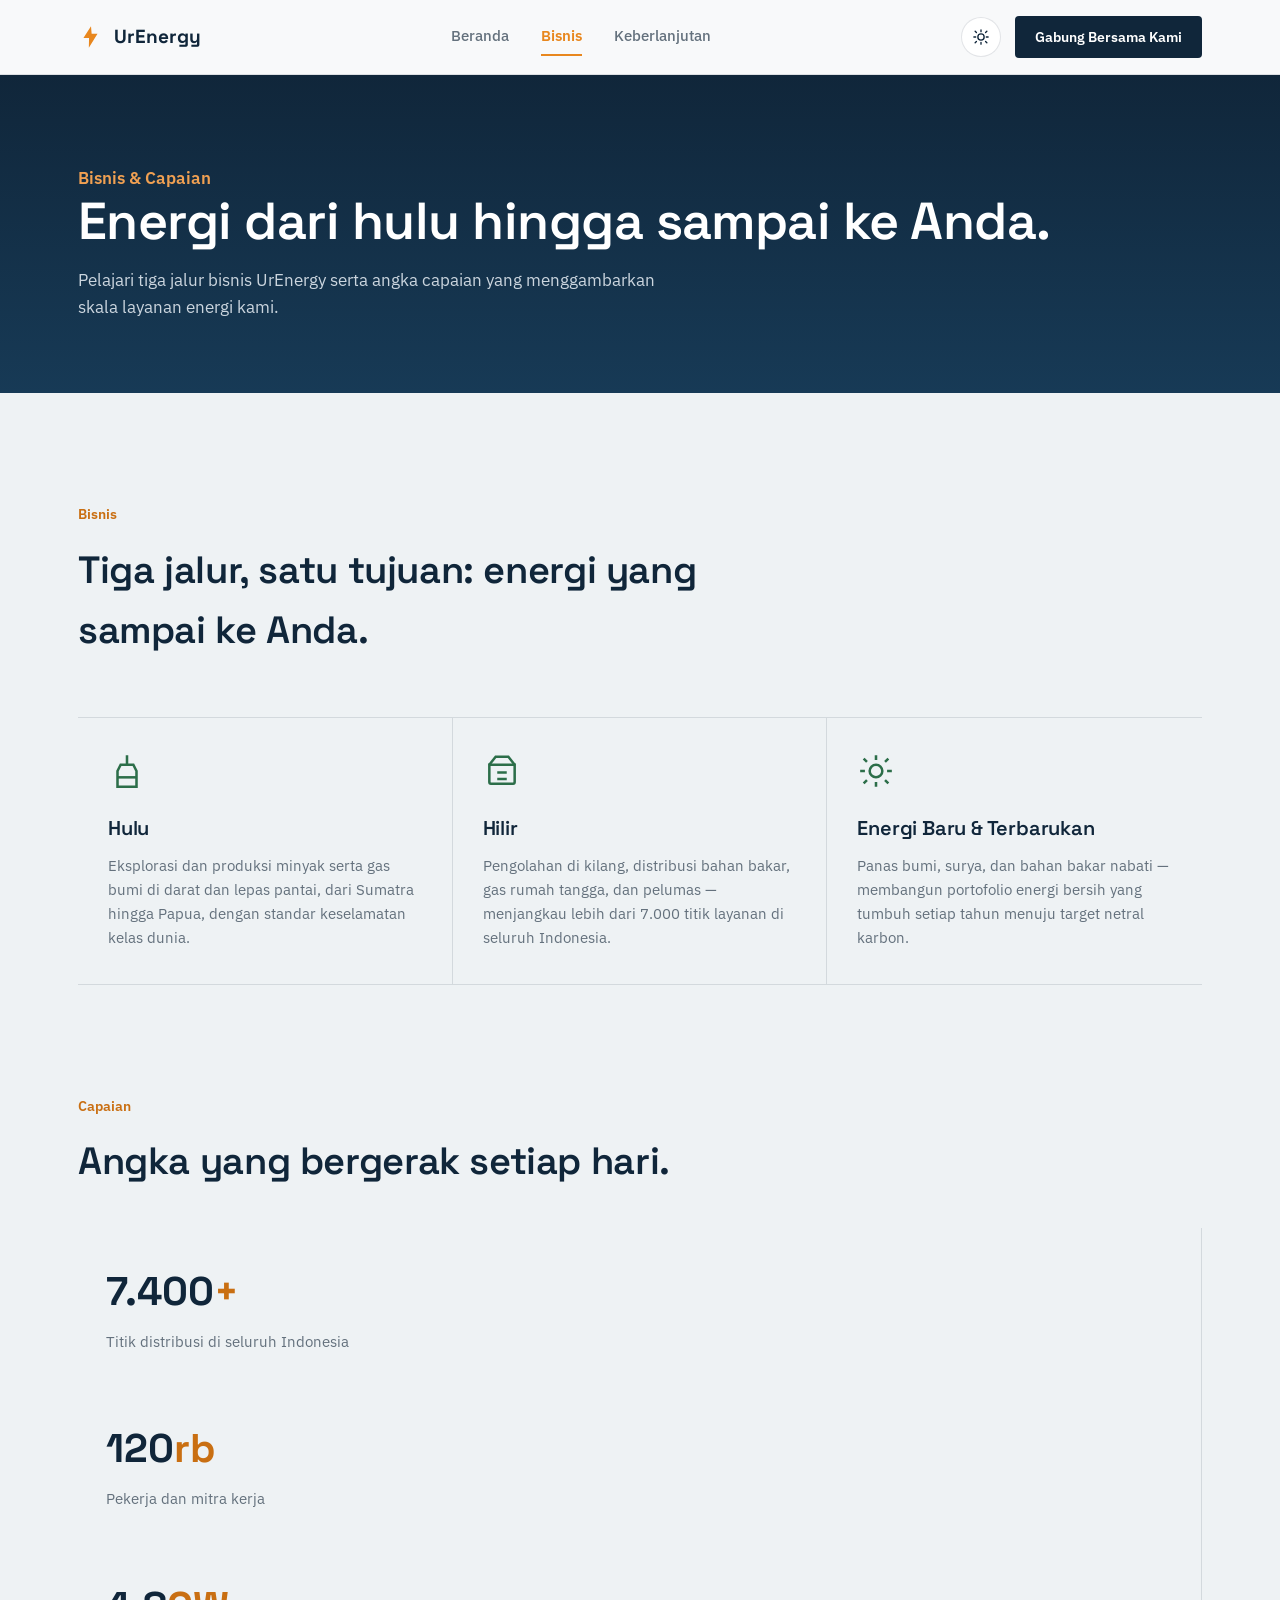
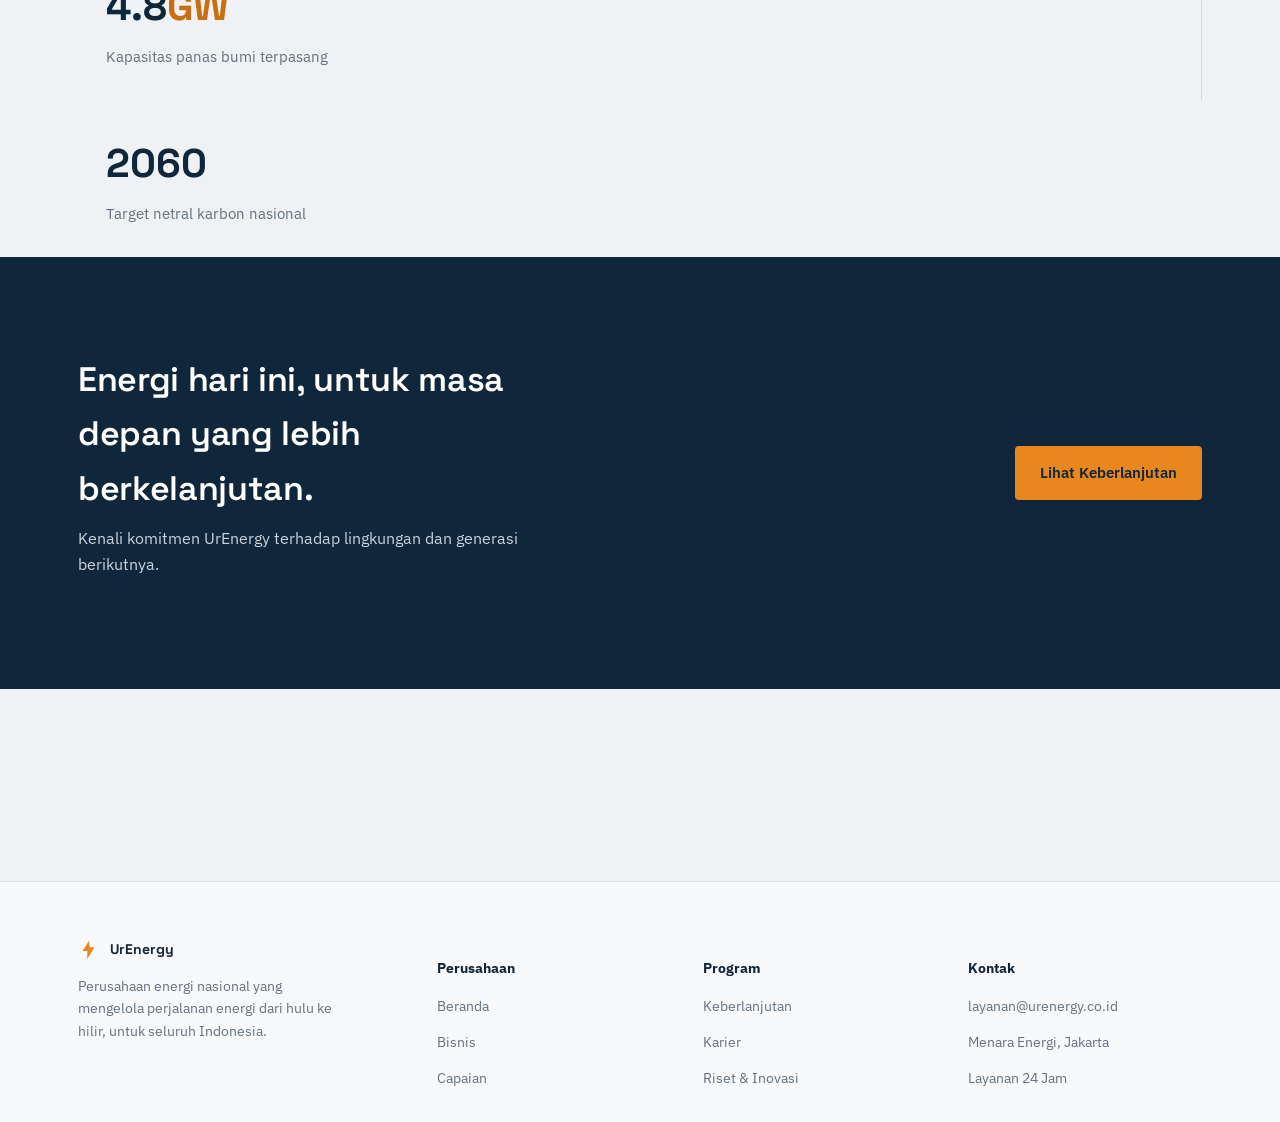
==== commit f21fc55a: "menghilangkan footer" ====
--- a/bisnis.html
+++ b/bisnis.html
@@ -126,10 +126,6 @@
         </ul>
       </div>
     </div>
-    <div class="foot-bottom">
-      <span>© 2026 UrEnergy. Proyek tugas kuliah — bukan afiliasi resmi dengan perusahaan energi manapun.</span>
-      <span>Dibuat untuk mata kuliah Pemrograman Web</span>
-    </div>
   </div>
 </footer>
 <script>
--- a/styles.css
+++ b/styles.css
@@ -1,38 +1,73 @@
 :root{
-  --ink:#0F2438;
-  --ink-2:#16324C;
+  /* =========================
+     WARNA UTAMA
+  ========================= */
+  --ink:#10263A;
+  --ink-2:#173A56;
+
   --amber:#E8871E;
-  --amber-deep:#C36A0E;
+  --amber-deep:#C96F12;
+
   --forest:#2C6E49;
-  --sand:#EFE9DD;
-  --paper:#FBF9F5;
-  --charcoal:#1B1F23;
-  --charcoal-soft:#4A5560;
+
+  /* =========================
+     LIGHT MODE
+  ========================= */
+  --bg:#F8F9FA;
+  --bg-alt:#EEF2F4;
+
+  --text:#25313C;
+  --text-soft:#64717D;
+  --heading:#10263A;
+
+  --border:rgba(16,38,58,0.12);
+
+  --nav-bg:rgba(248,249,250,0.94);
+  --card-bg:#FFFFFF;
+
+  --kicker:#C96F12;
+
   --white:#FFFFFF;
+
   --maxw:1180px;
-
-  --bg:#FBF9F5;
-  --bg-alt:#EFE9DD;
-  --text:#1B1F23;
-  --text-soft:#4A5560;
-  --heading:#0F2438;
-  --border:rgba(15,36,56,0.12);
-  --nav-bg:rgba(251,249,245,0.92);
-  --kicker:#C36A0E;
-  --card-bg:#FFFFFF;
-}
+}
+
+
+/* =========================
+   DARK MODE
+========================= */
 
 :root[data-theme="dark"]{
-  --bg:#0B1420;
-  --bg-alt:#0F1B28;
-  --text:#E7EBEF;
-  --text-soft:#A9B4BF;
-  --heading:#F4F6F8;
-  --border:rgba(255,255,255,0.12);
-  --nav-bg:rgba(11,20,32,0.88);
+
+  --bg:#0B1622;
+  --bg-alt:#101F2D;
+
+  --text:#E5EBF0;
+  --text-soft:#AAB6C1;
+  --heading:#F3F6F8;
+
+  --border:rgba(255,255,255,0.10);
+
+  --nav-bg:rgba(11,22,34,0.94);
+  --card-bg:#142536;
+
   --kicker:#F0A052;
-  --card-bg:#111E2C;
-}
+
+  --ink:#091827;
+  --ink-2:#112D45;
+
+  --amber:#F09A3E;
+  --amber-deep:#F0A052;
+
+  --forest:#3D8A61;
+
+  --white:#FFFFFF;
+}
+
+
+/* =========================
+   RESET
+========================= */
 
 *{
   box-sizing:border-box;
@@ -46,14 +81,20 @@
   margin:0;
   background:var(--bg);
   color:var(--text);
-  font-family:'IBM Plex Sans', Arial, sans-serif;
+  font-family:'IBM Plex Sans',Arial,sans-serif;
   font-size:16px;
   line-height:1.6;
   -webkit-font-smoothing:antialiased;
-  transition:background .25s ease, color .25s ease;
-}
-
-h1,h2,h3,.display{
+
+  transition:
+    background-color .25s ease,
+    color .25s ease;
+}
+
+h1,
+h2,
+h3,
+.display{
   font-family:'Space Grotesk','IBM Plex Sans',Arial,sans-serif;
   font-weight:600;
   letter-spacing:-0.01em;
@@ -66,7 +107,8 @@
   text-decoration:none;
 }
 
-img,svg{
+img,
+svg{
   max-width:100%;
   display:block;
 }
@@ -82,40 +124,59 @@
 }
 
 @media (max-width:720px){
+
   section{
     padding:64px 0;
   }
-}
-
-
-/* ---------- NAV ---------- */
+
+}
+
+
+/* =========================
+   NAVBAR
+========================= */
 
 .nav{
   position:sticky;
   top:0;
   z-index:50;
+
   background:var(--nav-bg);
-  backdrop-filter:blur(8px);
+
+  backdrop-filter:blur(10px);
+  -webkit-backdrop-filter:blur(10px);
+
   border-bottom:1px solid var(--border);
-  transition:background .25s ease, border-color .25s ease;
+
+  transition:
+    background-color .25s ease,
+    border-color .25s ease;
 }
 
 .nav .wrap{
   display:flex;
   align-items:center;
   justify-content:space-between;
+
   padding-top:16px;
   padding-bottom:16px;
+
   gap:16px;
 }
+
+
+/* LOGO */
 
 .brand{
   display:flex;
   align-items:center;
+
   gap:10px;
+
   font-family:'Space Grotesk';
   font-weight:700;
   font-size:19px;
+
   color:var(--heading);
 }
 
@@ -124,81 +185,184 @@
   height:26px;
 }
 
+
+/* NAV LINKS */
+
 .nav-links{
   display:flex;
+
   gap:32px;
+
   font-size:15px;
   font-weight:500;
+
   color:var(--text-soft);
 }
 
 .nav-links a{
   padding:6px 0;
+
   border-bottom:2px solid transparent;
-  transition:color .18s ease, border-color .18s ease;
-}
-
-/* Hover */
+
+  transition:
+    color .18s ease,
+    border-color .18s ease;
+}
+
+
+/* HOVER */
+
 .nav-links a:hover,
 .nav-links a:focus-visible{
   color:var(--amber);
+
   border-color:var(--amber);
 }
 
-/* Halaman yang sedang aktif */
+
+/* HALAMAN AKTIF */
+
 .nav-links a.active{
   color:var(--amber);
+
   border-color:var(--amber);
+
   font-weight:600;
 }
+
+
+/* NAV RIGHT */
 
 .nav-right{
   display:flex;
   align-items:center;
+
   gap:14px;
 }
+
+
+/* =========================
+   BUTTON GABUNG
+========================= */
 
 .nav-cta{
   background:var(--ink);
   color:var(--white);
+
   padding:10px 20px;
-  border-radius:3px;
+
+  border-radius:4px;
+
   font-size:14px;
   font-weight:600;
+
   white-space:nowrap;
+
+  transition:
+    background-color .2s ease,
+    color .2s ease,
+    transform .2s ease;
 }
 
 .nav-cta:hover{
-  background:var(--ink-2);
-}
+  background:var(--amber);
+
+  color:#10263A;
+}
+
+.nav-cta:active{
+  transform:translateY(1px);
+}
+
+
+/* DARK NAV CTA */
+
+:root[data-theme="dark"] .nav-cta{
+  background:#18344C;
+  color:#F4F7F9;
+}
+
+:root[data-theme="dark"] .nav-cta:hover{
+  background:#F09A3E;
+  color:#10263A;
+}
+
+
+/* =========================
+   THEME SWITCH
+========================= */
 
 .theme-toggle{
   display:inline-flex;
+
   align-items:center;
   justify-content:center;
-  width:38px;
-  height:38px;
+
+  width:40px;
+  height:40px;
+
   border-radius:50%;
+
   border:1px solid var(--border);
-  background:transparent;
+
+  background:var(--card-bg);
+
   cursor:pointer;
+
   color:var(--heading);
+
   flex:none;
+
+  transition:
+    color .2s ease,
+    background-color .2s ease,
+    border-color .2s ease,
+    transform .2s ease;
 }
 
 .theme-toggle:hover{
+  color:var(--amber);
+
   border-color:var(--amber);
+
+  background:var(--bg-alt);
+}
+
+.theme-toggle:active{
+  transform:scale(.94);
 }
 
 .theme-toggle svg{
-  width:19px;
-  height:19px;
-}
+  width:18px;
+  height:18px;
+}
+
+
+/* DEFAULT = SUN */
 
 .theme-toggle .icon-moon{
   display:none;
 }
 
+
+/* DARK = MOON */
+
+:root[data-theme="dark"] .theme-toggle{
+  background:#172B3E;
+
+  border-color:rgba(240,160,82,.25);
+
+  color:#F0A052;
+}
+
+:root[data-theme="dark"] .theme-toggle:hover{
+  background:#1D354A;
+
+  border-color:#F0A052;
+
+  color:#F0A052;
+}
+
 :root[data-theme="dark"] .theme-toggle .icon-sun{
   display:none;
 }
@@ -207,19 +371,30 @@
   display:block;
 }
 
+
+/* =========================
+   MOBILE NAV
+========================= */
+
 .nav-toggle{
   display:none;
+
   background:none;
   border:none;
+
   cursor:pointer;
+
   padding:4px;
 }
 
 .nav-toggle span{
   display:block;
+
   width:24px;
   height:2px;
+
   background:var(--heading);
+
   margin:5px 0;
 }
 
@@ -227,14 +402,21 @@
 
   .nav-links{
     position:absolute;
+
     top:100%;
     left:0;
     right:0;
+
     background:var(--bg);
+
     flex-direction:column;
+
     gap:0;
+
     padding:8px 28px 20px;
+
     border-bottom:1px solid var(--border);
+
     display:none;
   }
 
@@ -244,11 +426,13 @@
 
   .nav-links a{
     padding:12px 0;
+
     border-bottom:1px solid var(--border);
   }
 
   .nav-links a.active{
     color:var(--amber);
+
     border-color:var(--amber);
   }
 
@@ -259,90 +443,142 @@
   .nav-cta{
     display:none;
   }
-}
-
-
-/* ---------- HERO ---------- */
+
+}
+
+
+/* =========================
+   HERO
+========================= */
 
 .hero{
-  background:linear-gradient(180deg,var(--ink) 0%, var(--ink-2) 100%);
+  background:linear-gradient(
+    180deg,
+    var(--ink) 0%,
+    var(--ink-2) 100%
+  );
+
   color:var(--white);
+
   padding:88px 0 0;
+
   overflow:hidden;
 }
 
 .hero .wrap{
   display:grid;
+
   grid-template-columns:1.05fr 0.95fr;
+
   gap:40px;
+
   align-items:center;
 }
 
 .eyebrow-tag{
   display:inline-block;
+
   font-size:14px;
+
   color:var(--amber);
+
   font-weight:500;
+
   margin-bottom:22px;
 }
 
 .hero h1{
   font-size:clamp(34px,4.6vw,58px);
+
   line-height:1.06;
+
   color:var(--white);
 }
 
 .hero h1 em{
   font-style:normal;
+
   color:var(--amber);
 }
 
 .hero p.lede{
   max-width:46ch;
+
   margin:26px 0 34px;
+
   font-size:18px;
-  color:#C9D3DC;
+
+  color:#CBD5DE;
 }
 
 .hero-ctas{
   display:flex;
+
   gap:14px;
+
   flex-wrap:wrap;
 }
+
+
+/* BUTTON */
 
 .btn{
   display:inline-flex;
+
   align-items:center;
+
   gap:8px;
+
   padding:14px 24px;
-  border-radius:3px;
+
+  border-radius:4px;
+
   font-size:15px;
+
   font-weight:600;
+
   border:1px solid transparent;
+
   cursor:pointer;
+
+  transition:
+    background-color .2s ease,
+    border-color .2s ease,
+    color .2s ease,
+    transform .2s ease;
+}
+
+.btn:active{
+  transform:translateY(1px);
 }
 
 .btn-primary{
   background:var(--amber);
+
   color:var(--ink);
 }
 
 .btn-primary:hover{
-  background:#f39a3a;
+  background:#F39A3A;
 }
 
 .btn-ghost{
   border-color:rgba(255,255,255,0.35);
+
   color:var(--white);
+
   background:transparent;
 }
 
 .btn-ghost:hover{
   border-color:var(--white);
+
+  background:rgba(255,255,255,0.06);
 }
 
 .hero-fig{
   position:relative;
+
   padding:20px 0 0;
 }
 
@@ -355,14 +591,19 @@
   .hero-fig{
     order:-1;
   }
-}
-
-
-/* ---------- DIAGRAM ANIMATION ---------- */
+
+}
+
+
+/* =========================
+   DIAGRAM ANIMATION
+========================= */
 
 .flow-line{
   stroke-dasharray:340;
+
   stroke-dashoffset:340;
+
   animation:draw 1.6s ease forwards;
 }
 
@@ -380,8 +621,11 @@
 
 .flow-node{
   opacity:0;
+
   transform:scale(.6);
+
   transform-origin:center;
+
   animation:pop .5s ease forwards;
 }
 
@@ -402,67 +646,92 @@
 }
 
 @keyframes draw{
+
   to{
     stroke-dashoffset:0;
   }
+
 }
 
 @keyframes pop{
+
   to{
     opacity:1;
+
     transform:scale(1);
   }
+
 }
 
 @media (prefers-reduced-motion:reduce){
 
   .flow-line{
     stroke-dashoffset:0;
+
     animation:none;
   }
 
   .flow-node{
     opacity:1;
+
     transform:scale(1);
+
     animation:none;
   }
-}
-
-
-/* ---------- STRIP ---------- */
+
+}
+
+
+/* =========================
+   STRIP
+========================= */
 
 .strip{
   background:var(--ink);
+
   border-top:1px solid rgba(255,255,255,0.08);
 }
 
 .strip .wrap{
   display:flex;
+
   flex-wrap:wrap;
+
   gap:20px 48px;
+
   justify-content:space-between;
+
   padding:22px 28px;
 }
 
 .strip-item{
   color:#B9C4CE;
+
   font-size:13.5px;
+
   display:flex;
+
   align-items:center;
+
   gap:8px;
 }
 
 .strip-item b{
   color:var(--white);
+
   font-weight:600;
 }
 
 
-/* ---------- ABOUT ---------- */
+/* =========================
+   ABOUT
+========================= */
 
 .about .wrap{
   display:grid;
+
   grid-template-columns:0.9fr 1.1fr;
+
   gap:64px;
 }
 
@@ -470,26 +739,35 @@
 
   .about .wrap{
     grid-template-columns:1fr;
+
     gap:32px;
   }
+
 }
 
 .kicker{
   color:var(--kicker);
+
   font-weight:600;
+
   font-size:14px;
+
   margin-bottom:14px;
 }
 
 .about h2{
   font-size:clamp(26px,3.4vw,38px);
+
   line-height:1.18;
+
   color:var(--heading);
 }
 
 .about-copy p{
   color:var(--text-soft);
+
   font-size:16.5px;
+
   max-width:62ch;
 }
 
@@ -498,26 +776,36 @@
 }
 
 
-/* ---------- BUSINESS LINES ---------- */
+/* =========================
+   BUSINESS LINES
+========================= */
 
 .lines{
   background:var(--bg-alt);
+
+  transition:
+    background-color .25s ease;
 }
 
 .lines-head{
   max-width:640px;
+
   margin-bottom:56px;
 }
 
 .lines-head h2{
   font-size:clamp(26px,3.4vw,38px);
+
   color:var(--heading);
 }
 
 .lines-grid{
   display:grid;
+
   grid-template-columns:repeat(3,1fr);
+
   gap:0;
+
   border-top:1px solid var(--border);
 }
 
@@ -526,12 +814,19 @@
   .lines-grid{
     grid-template-columns:1fr;
   }
+
 }
 
 .line-item{
   padding:34px 30px;
+
   border-bottom:1px solid var(--border);
+
   border-right:1px solid var(--border);
+
+  transition:
+    background-color .25s ease,
+    border-color .25s ease;
 }
 
 .lines-grid .line-item:nth-child(3){
@@ -543,43 +838,66 @@
   .line-item{
     border-right:none !important;
   }
+
 }
 
 .line-item .ic{
   width:38px;
+
   height:38px;
+
   margin-bottom:22px;
+
   color:var(--forest);
 }
 
 .line-item h3{
   font-size:20px;
+
   margin-bottom:10px;
+
   color:var(--heading);
 }
 
 .line-item p{
   color:var(--text-soft);
+
   font-size:15px;
+
   margin:0;
 }
 
 
-/* ---------- STATS ---------- */
+/* =========================
+   STATS
+========================= */
 
 .stats .wrap{
   display:flex;
+
   flex-wrap:wrap;
+
   gap:0;
+
   border:1px solid var(--border);
+
   border-radius:4px;
+
   overflow:hidden;
+
+  background:var(--card-bg);
 }
 
 .stat{
   flex:1 1 200px;
+
   padding:32px 28px;
+
   border-right:1px solid var(--border);
+
+  transition:
+    background-color .25s ease,
+    border-color .25s ease;
 }
 
 .stat:last-child{
@@ -590,19 +908,25 @@
 
   .stat{
     border-right:none;
+
     border-bottom:1px solid var(--border);
+
     flex:1 1 100%;
   }
 
   .stat:last-child{
     border-bottom:none;
   }
+
 }
 
 .stat .num{
   font-family:'Space Grotesk';
+
   font-weight:700;
+
   font-size:40px;
+
   color:var(--heading);
 }
 
@@ -612,22 +936,33 @@
 
 .stat .lbl{
   color:var(--text-soft);
+
   font-size:14.5px;
+
   margin-top:6px;
 }
 
 
-/* ---------- SUSTAIN ---------- */
+/* =========================
+   SUSTAINABILITY
+========================= */
 
 .sustain{
-  background:var(--forest);
-  color:var(--white);
+  background:var(--bg-alt);
+  color:var(--text);
+
+  transition:
+    background-color .25s ease,
+    color .25s ease;
 }
 
 .sustain .wrap{
   display:grid;
+
   grid-template-columns:1fr 1fr;
+
   gap:56px;
+
   align-items:center;
 }
 
@@ -636,84 +971,120 @@
   .sustain .wrap{
     grid-template-columns:1fr;
   }
+
 }
 
 .sustain h2{
   font-size:clamp(26px,3.4vw,36px);
-  color:var(--white);
+
+  color:var(--heading);
 }
 
 .sustain p{
-  color:#DCEAE0;
+  color:var(--text-soft);
+
   font-size:16.5px;
+
   max-width:52ch;
+
   margin-top:18px;
 }
 
 .sustain-list{
   margin-top:26px;
+
   display:flex;
+
   flex-direction:column;
+
   gap:14px;
 }
 
 .sustain-list div{
   display:flex;
+
   gap:12px;
+
   font-size:15px;
-  color:#EAF3EC;
+
+  color:var(--text);
+
   align-items:flex-start;
 }
 
 .sustain-list svg{
   flex:none;
+
   width:20px;
   height:20px;
+
   margin-top:2px;
+
   color:var(--amber);
 }
 
-
-/* ---------- CAREER / CTA ---------- */
+/* =========================
+   CTA
+========================= */
 
 .cta-band{
   background:var(--ink);
+
   color:var(--white);
+
   text-align:left;
 }
 
 .cta-band .wrap{
   display:flex;
+
   align-items:center;
+
   justify-content:space-between;
+
   gap:32px;
+
   flex-wrap:wrap;
 }
 
 .cta-band h2{
   font-size:clamp(24px,3vw,34px);
+
   color:var(--white);
+
   max-width:20ch;
 }
 
 .cta-band p{
   color:#C9D3DC;
+
   margin-top:10px;
+
   max-width:44ch;
 }
 
 
-/* ---------- FOOTER ---------- */
+/* =========================
+   FOOTER
+========================= */
 
 footer{
   background:var(--bg);
+
   border-top:1px solid var(--border);
+
   padding:56px 0 32px;
+
+  transition:
+    background-color .25s ease,
+    border-color .25s ease;
 }
 
 .foot-grid{
   display:grid;
+
   grid-template-columns:1.4fr 1fr 1fr 1fr;
+
   gap:32px;
 }
 
@@ -722,80 +1093,133 @@
   .foot-grid{
     grid-template-columns:1fr 1fr;
   }
+
 }
 
 .foot-grid h4{
   font-size:14px;
+
   color:var(--heading);
+
   margin-bottom:14px;
 }
 
 .foot-grid a,
 .foot-grid p{
   font-size:14px;
+
   color:var(--text-soft);
+}
+
+.foot-grid a{
+  transition:color .18s ease;
+}
+
+.foot-grid a:hover{
+  color:var(--amber);
 }
 
 .foot-grid ul{
   list-style:none;
+
   padding:0;
+
   margin:0;
+
   display:flex;
+
   flex-direction:column;
+
   gap:10px;
 }
 
 .foot-bottom{
   margin-top:48px;
+
   padding-top:24px;
+
   border-top:1px solid var(--border);
+
   display:flex;
+
   justify-content:space-between;
+
   flex-wrap:wrap;
+
   gap:12px;
+
   font-size:13px;
+
   color:var(--text-soft);
 }
+
+
+/* =========================
+   ACCESSIBILITY
+========================= */
 
 .skip-link{
   position:absolute;
+
   left:-999px;
+
   top:auto;
 }
 
 .skip-link:focus{
   left:16px;
+
   top:16px;
+
   background:var(--white);
+
+  color:var(--ink);
+
   padding:10px 16px;
+
   border-radius:3px;
+
   z-index:100;
 }
 
 a:focus-visible,
 button:focus-visible{
   outline:2px solid var(--amber);
+
   outline-offset:2px;
 }
 
 
-/* ---------- PAGE HERO ---------- */
+/* =========================
+   PAGE HERO
+========================= */
 
 .page-hero{
-  background:linear-gradient(180deg,var(--ink) 0%,var(--ink-2) 100%);
+  background:linear-gradient(
+    180deg,
+    var(--ink) 0%,
+    var(--ink-2) 100%
+  );
+
   color:var(--white);
+
   padding:72px 0;
 }
 
 .page-hero h1{
   font-size:clamp(34px,4.6vw,52px);
+
   line-height:1.08;
+
   color:var(--white);
 }
 
 .page-hero p{
   max-width:62ch;
-  color:#C9D3DC;
+
+  color:#CBD5DE;
+
   font-size:17px;
+
   margin:18px 0 0;
 }
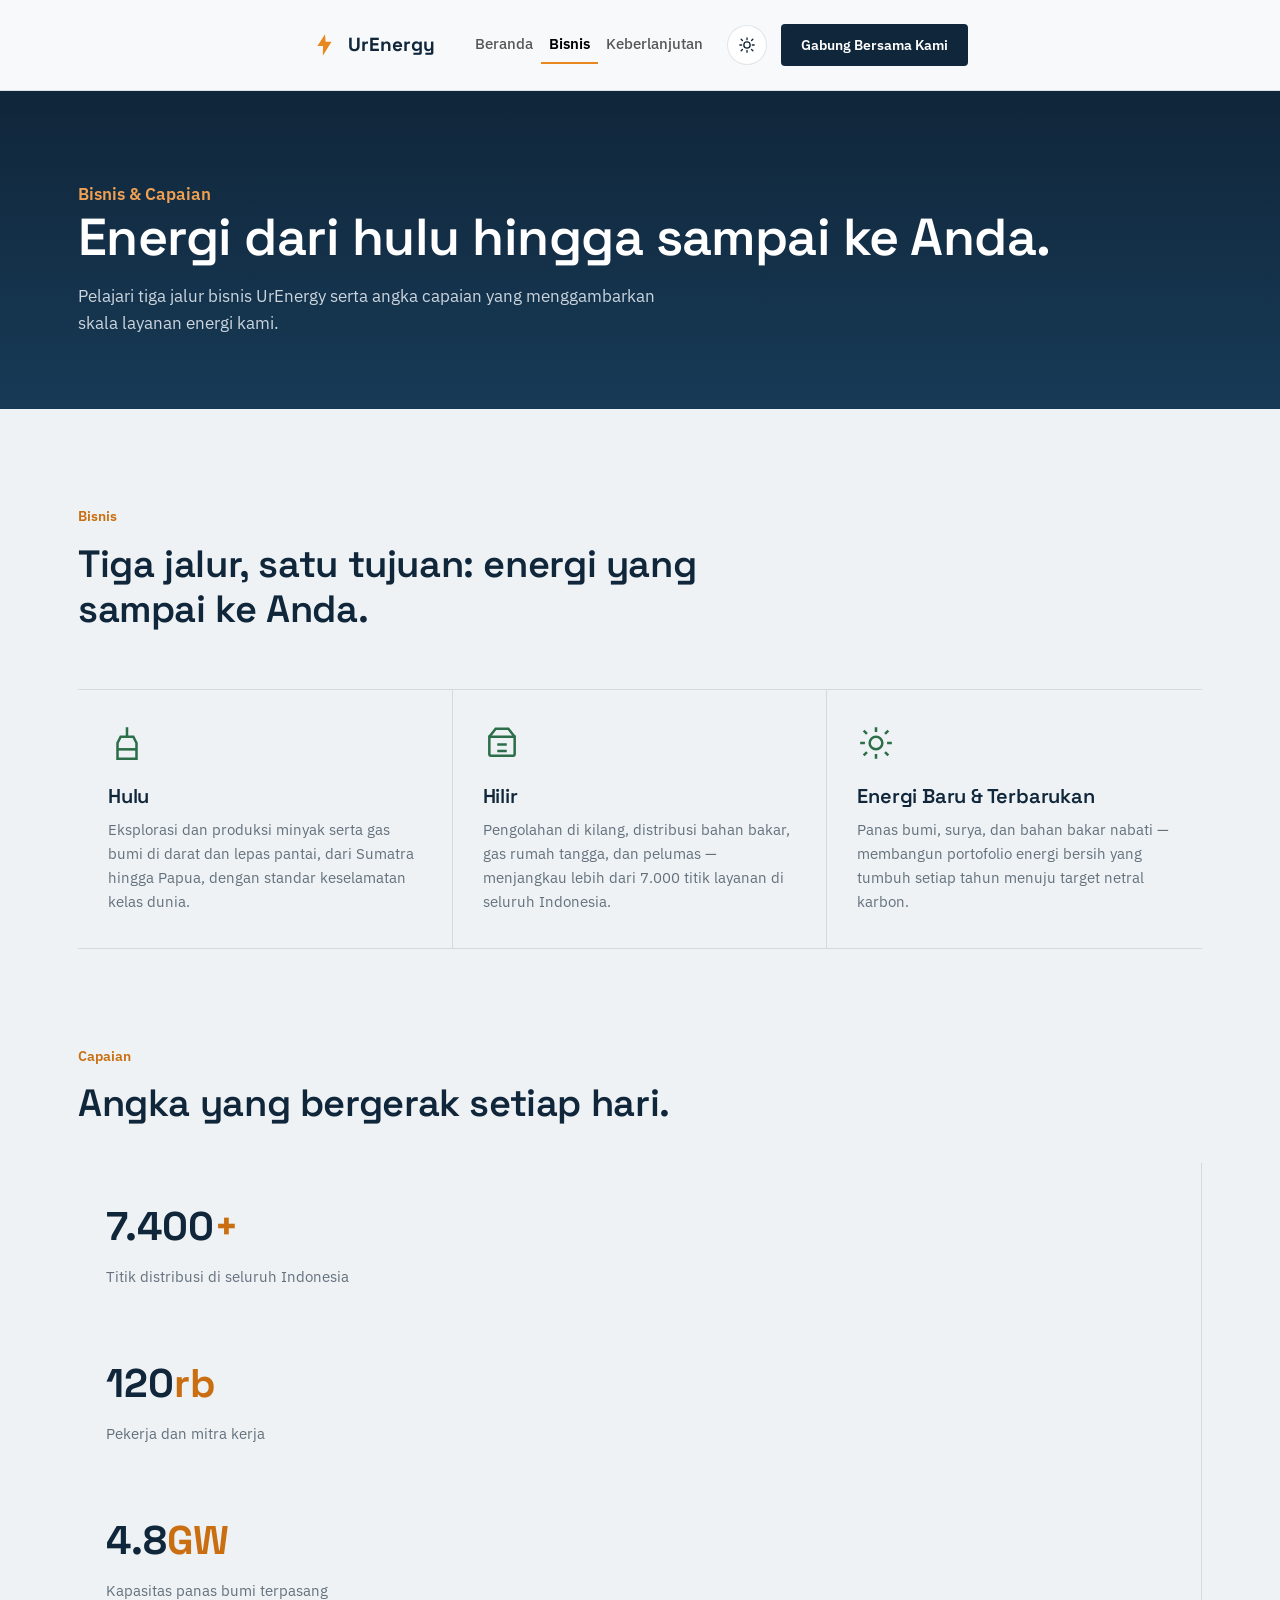
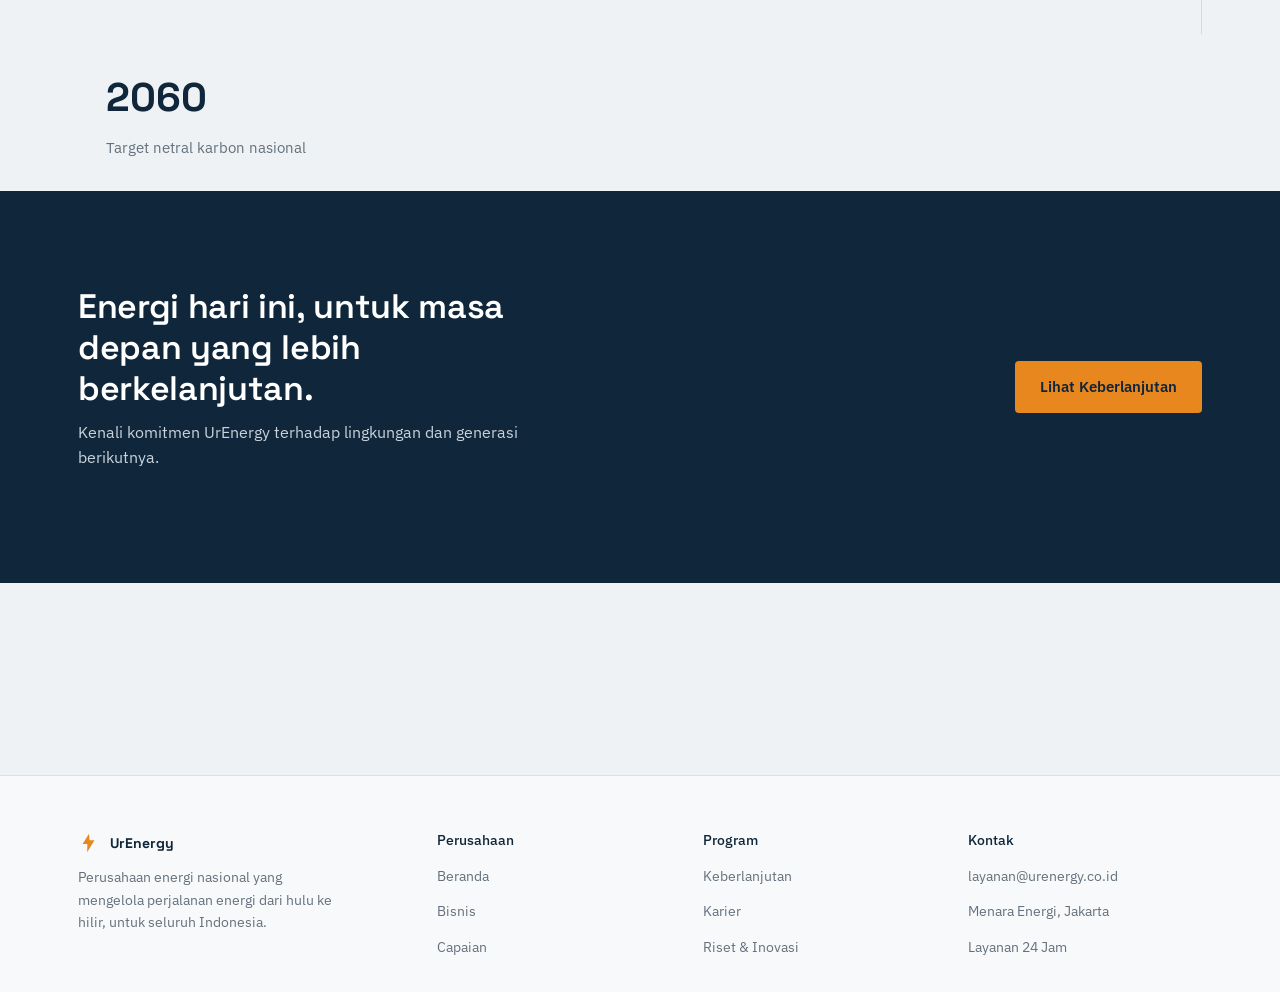
==== commit df32322f: "mengubah semua navbar menjadi memakai bootsrap" ====
--- a/bisnis.html
+++ b/bisnis.html
@@ -7,26 +7,32 @@
 <link rel="preconnect" href="https://fonts.googleapis.com">
 <link rel="preconnect" href="https://fonts.gstatic.com" crossorigin>
 <link href="https://fonts.googleapis.com/css2?family=Space+Grotesk:wght@500;600;700&family=IBM+Plex+Sans:wght@400;500;600&display=swap" rel="stylesheet">
+<link href="https://cdn.jsdelivr.net/npm/bootstrap@5.3.3/dist/css/bootstrap.min.css" rel="stylesheet">
 <link rel="stylesheet" href="styles.css">
 </head>
 <body>
 <a class="skip-link" href="#main">Lewati ke konten utama</a>
-<nav class="nav">
+<nav class="navbar navbar-expand-lg nav">
   <div class="wrap">
-    <a class="brand" href="index.html" aria-label="UrEnergy beranda">
+    <a class="brand navbar-brand" href="index.html" aria-label="UrEnergy beranda">
       <svg viewBox="0 0 24 24" fill="none"><path d="M12 2 5 13h5.2L10 22l8-13h-5.4L12 2Z" fill="#E8871E"/></svg>
       UrEnergy
     </a>
-    <button class="nav-toggle" aria-label="Buka menu" aria-expanded="false" id="navToggle">
+
+    <button class="navbar-toggler nav-toggle" type="button" aria-label="Buka menu" aria-expanded="false" aria-controls="navLinks" data-bs-toggle="collapse" data-bs-target="#navLinks">
       <span></span><span></span><span></span>
     </button>
-  <div class="nav-links" id="navLinks">
-     <a href="index.html">Beranda</a>
-     <a href="bisnis.html" class="active">Bisnis</a>
-     <a href="keberlanjutan.html">Keberlanjutan</a>
+
+    <div class="nav-links collapse navbar-collapse" id="navLinks">
+      <div class="navbar-nav">
+        <a href="index.html" class="nav-link">Beranda</a>
+        <a href="bisnis.html" class="nav-link active">Bisnis</a>
+        <a href="keberlanjutan.html" class="nav-link">Keberlanjutan</a>
+      </div>
     </div>
+
     <div class="nav-right">
-      <button class="theme-toggle" id="themeToggle" aria-label="Ganti mode gelap/terang">
+      <button class="theme-toggle" id="themeToggle" aria-label="Ganti mode gelap/terang" aria-pressed="false">
         <svg class="icon-sun" viewBox="0 0 24 24" fill="none" stroke="currentColor" stroke-width="1.8" stroke-linecap="round"><circle cx="12" cy="12" r="4.2"/><path d="M12 2.5v2.4M12 19.1v2.4M4.2 4.2l1.7 1.7M18.1 18.1l1.7 1.7M2.5 12h2.4M19.1 12h2.4M4.2 19.8l1.7-1.7M18.1 5.9l1.7-1.7"/></svg>
         <svg class="icon-moon" viewBox="0 0 24 24" fill="none" stroke="currentColor" stroke-width="1.8" stroke-linecap="round" stroke-linejoin="round"><path d="M20 14.5A8.5 8.5 0 1 1 9.5 4a6.8 6.8 0 0 0 10.5 10.5Z"/></svg>
       </button>
@@ -128,18 +134,8 @@
     </div>
   </div>
 </footer>
+<script src="https://cdn.jsdelivr.net/npm/bootstrap@5.3.3/dist/js/bootstrap.bundle.min.js"></script>
 <script>
-  const toggle = document.getElementById('navToggle');
-  const links = document.getElementById('navLinks');
-  toggle.addEventListener('click', () => {
-    const open = links.classList.toggle('open');
-    toggle.setAttribute('aria-expanded', open ? 'true' : 'false');
-  });
-  links.querySelectorAll('a').forEach(a => a.addEventListener('click', () => {
-    links.classList.remove('open');
-    toggle.setAttribute('aria-expanded', 'false');
-  }));
-
   // ---- Theme toggle (light / dark) --
   const THEME_KEY = 'urenergy-theme';
   const root = document.documentElement;
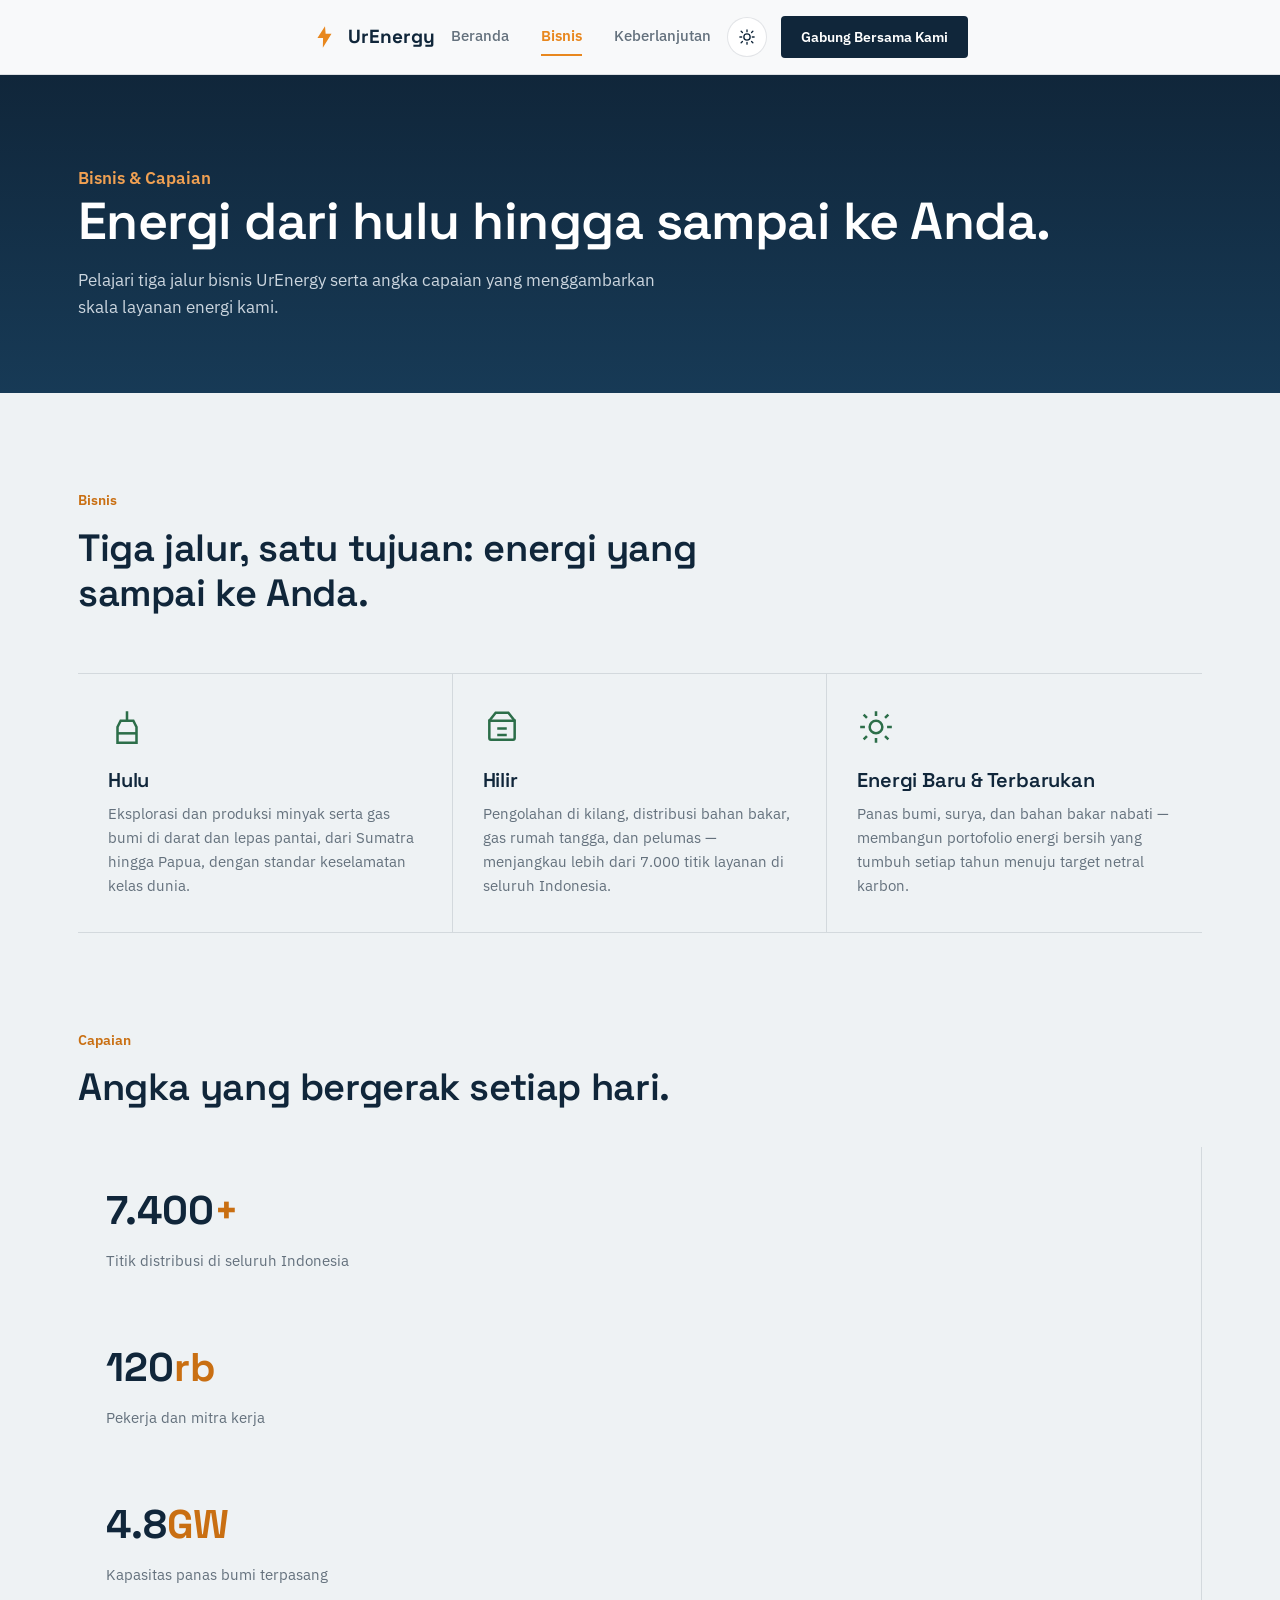
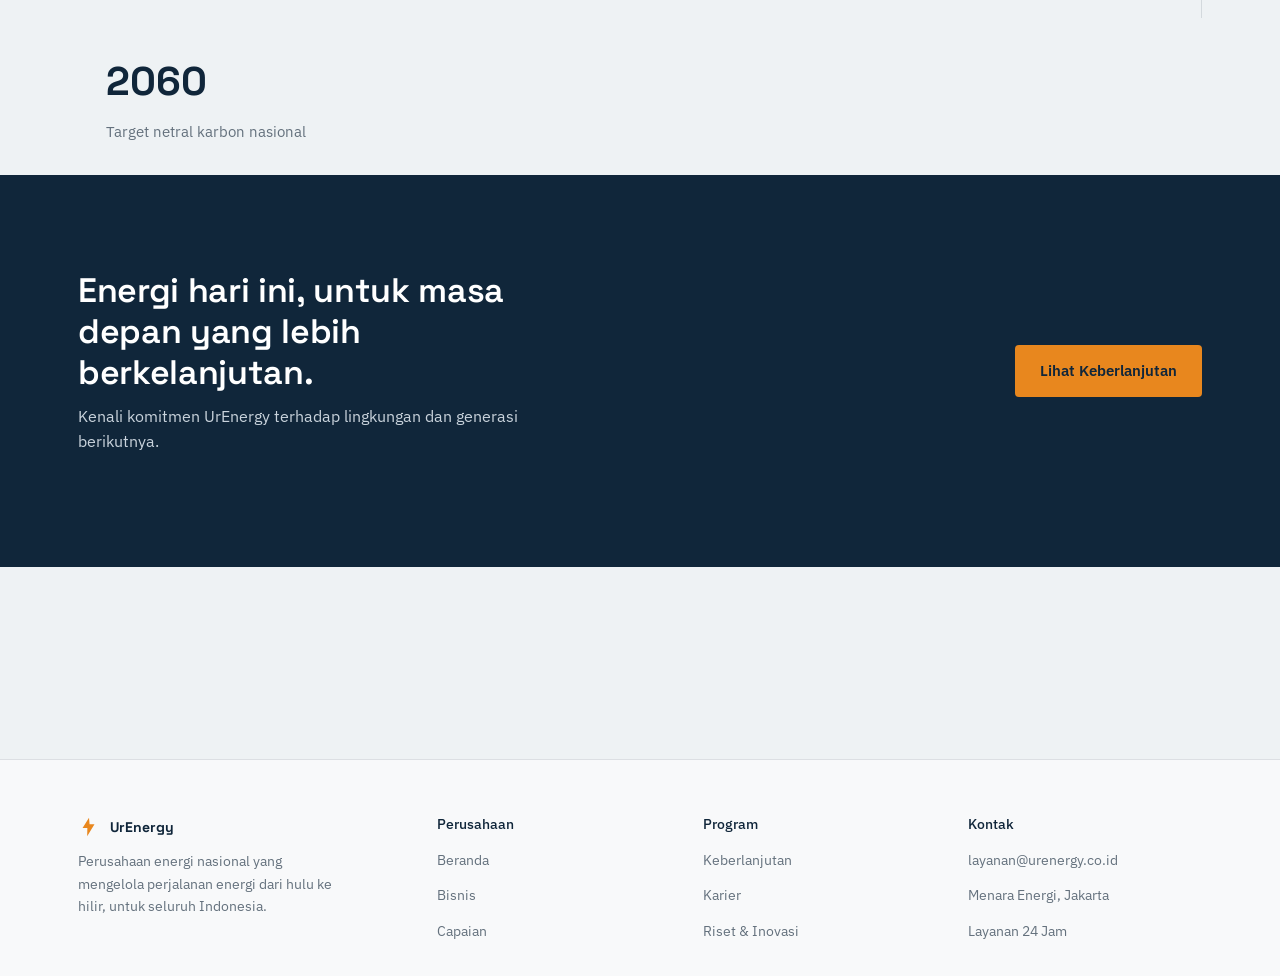
==== commit 3bbcc1fa: "mengubah semua navbar menjadi memakai bootstrap (NGEFIX TABRAKAN SAMA CSS)" ====
--- a/bisnis.html
+++ b/bisnis.html
@@ -12,27 +12,22 @@
 </head>
 <body>
 <a class="skip-link" href="#main">Lewati ke konten utama</a>
-<nav class="navbar navbar-expand-lg nav">
+<nav class="nav navbar navbar-expand-lg">
   <div class="wrap">
-    <a class="brand navbar-brand" href="index.html" aria-label="UrEnergy beranda">
+    <a class="brand" href="index.html" aria-label="UrEnergy beranda">
       <svg viewBox="0 0 24 24" fill="none"><path d="M12 2 5 13h5.2L10 22l8-13h-5.4L12 2Z" fill="#E8871E"/></svg>
       UrEnergy
     </a>
-
-    <button class="navbar-toggler nav-toggle" type="button" aria-label="Buka menu" aria-expanded="false" aria-controls="navLinks" data-bs-toggle="collapse" data-bs-target="#navLinks">
+    <button class="nav-toggle navbar-toggler" type="button" aria-label="Buka menu" aria-expanded="false" aria-controls="navLinks" data-bs-toggle="collapse" data-bs-target="#navLinks">
       <span></span><span></span><span></span>
     </button>
-
-    <div class="nav-links collapse navbar-collapse" id="navLinks">
-      <div class="navbar-nav">
-        <a href="index.html" class="nav-link">Beranda</a>
-        <a href="bisnis.html" class="nav-link active">Bisnis</a>
-        <a href="keberlanjutan.html" class="nav-link">Keberlanjutan</a>
-      </div>
+  <div class="nav-links collapse navbar-collapse" id="navLinks">
+     <a href="index.html">Beranda</a>
+     <a href="bisnis.html" class="active">Bisnis</a>
+     <a href="keberlanjutan.html">Keberlanjutan</a>
     </div>
-
     <div class="nav-right">
-      <button class="theme-toggle" id="themeToggle" aria-label="Ganti mode gelap/terang" aria-pressed="false">
+      <button class="theme-toggle" id="themeToggle" aria-label="Ganti mode gelap/terang">
         <svg class="icon-sun" viewBox="0 0 24 24" fill="none" stroke="currentColor" stroke-width="1.8" stroke-linecap="round"><circle cx="12" cy="12" r="4.2"/><path d="M12 2.5v2.4M12 19.1v2.4M4.2 4.2l1.7 1.7M18.1 18.1l1.7 1.7M2.5 12h2.4M19.1 12h2.4M4.2 19.8l1.7-1.7M18.1 5.9l1.7-1.7"/></svg>
         <svg class="icon-moon" viewBox="0 0 24 24" fill="none" stroke="currentColor" stroke-width="1.8" stroke-linecap="round" stroke-linejoin="round"><path d="M20 14.5A8.5 8.5 0 1 1 9.5 4a6.8 6.8 0 0 0 10.5 10.5Z"/></svg>
       </button>
@@ -134,8 +129,8 @@
     </div>
   </div>
 </footer>
-<script src="https://cdn.jsdelivr.net/npm/bootstrap@5.3.3/dist/js/bootstrap.bundle.min.js"></script>
 <script>
+
   // ---- Theme toggle (light / dark) --
   const THEME_KEY = 'urenergy-theme';
   const root = document.documentElement;
--- a/styles.css
+++ b/styles.css
@@ -1222,4 +1222,33 @@
   font-size:17px;
 
   margin:18px 0 0;
-}+}
+
+/* Bootstrap navbar integration: Bootstrap handles the collapse, UrEnergy keeps the original look. */
+.nav.navbar { padding-top: 0; padding-bottom: 0; }
+.nav.navbar .navbar-toggler {
+  display: none;
+  border: 0;
+  background: transparent;
+  box-shadow: none;
+  padding: 4px;
+  border-radius: 4px;
+}
+.nav.navbar .navbar-toggler:focus { box-shadow: 0 0 0 .15rem rgba(232,135,30,.2); }
+.nav.navbar .navbar-toggler span {
+  display: block; width: 24px; height: 2px; background: var(--heading); margin: 5px 0;
+}
+.nav.navbar .nav-links a {
+  color: var(--text-soft) !important;
+  text-decoration: none;
+}
+.nav.navbar .nav-links a:hover,
+.nav.navbar .nav-links a:focus-visible,
+.nav.navbar .nav-links a.active {
+  color: var(--amber) !important;
+}
+@media (max-width: 860px) {
+  .nav.navbar .navbar-toggler { display: block; }
+  .nav.navbar .nav-links { display: none; }
+  .nav.navbar .nav-links.show { display: flex; }
+}
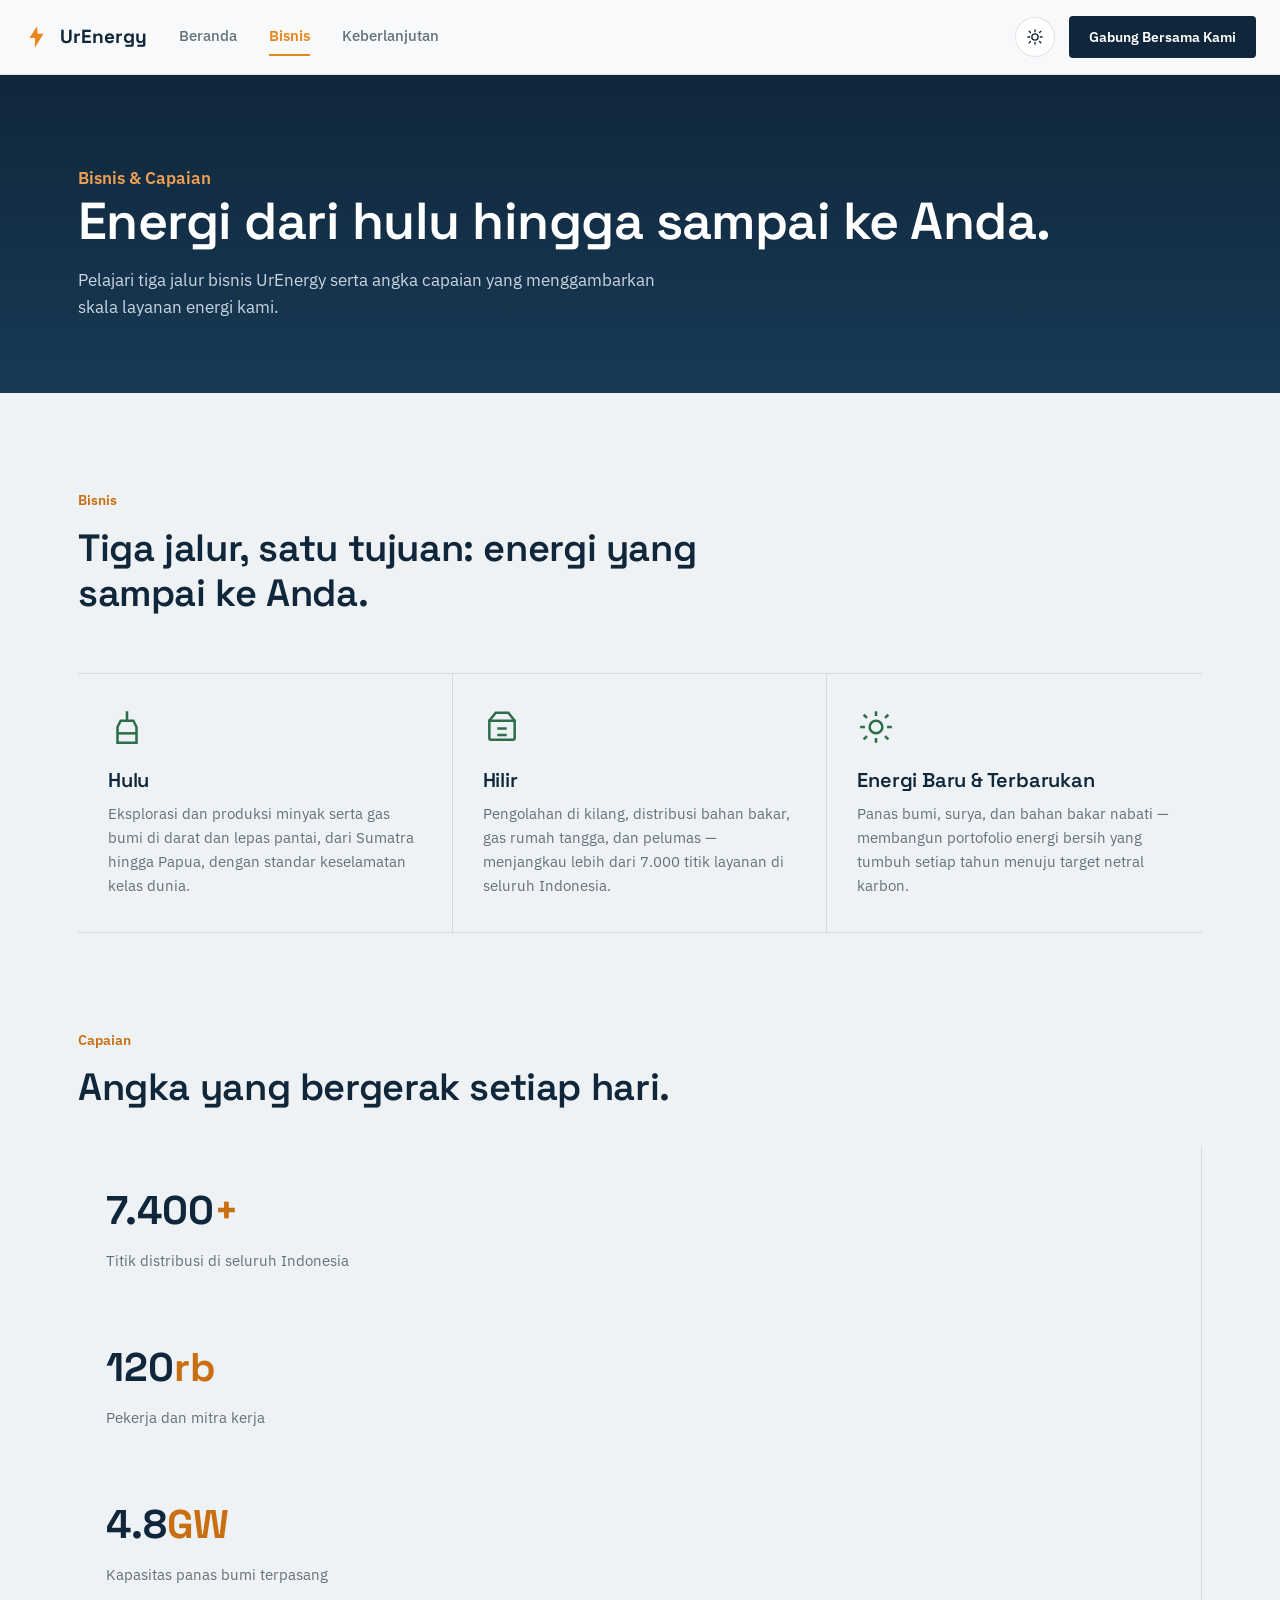
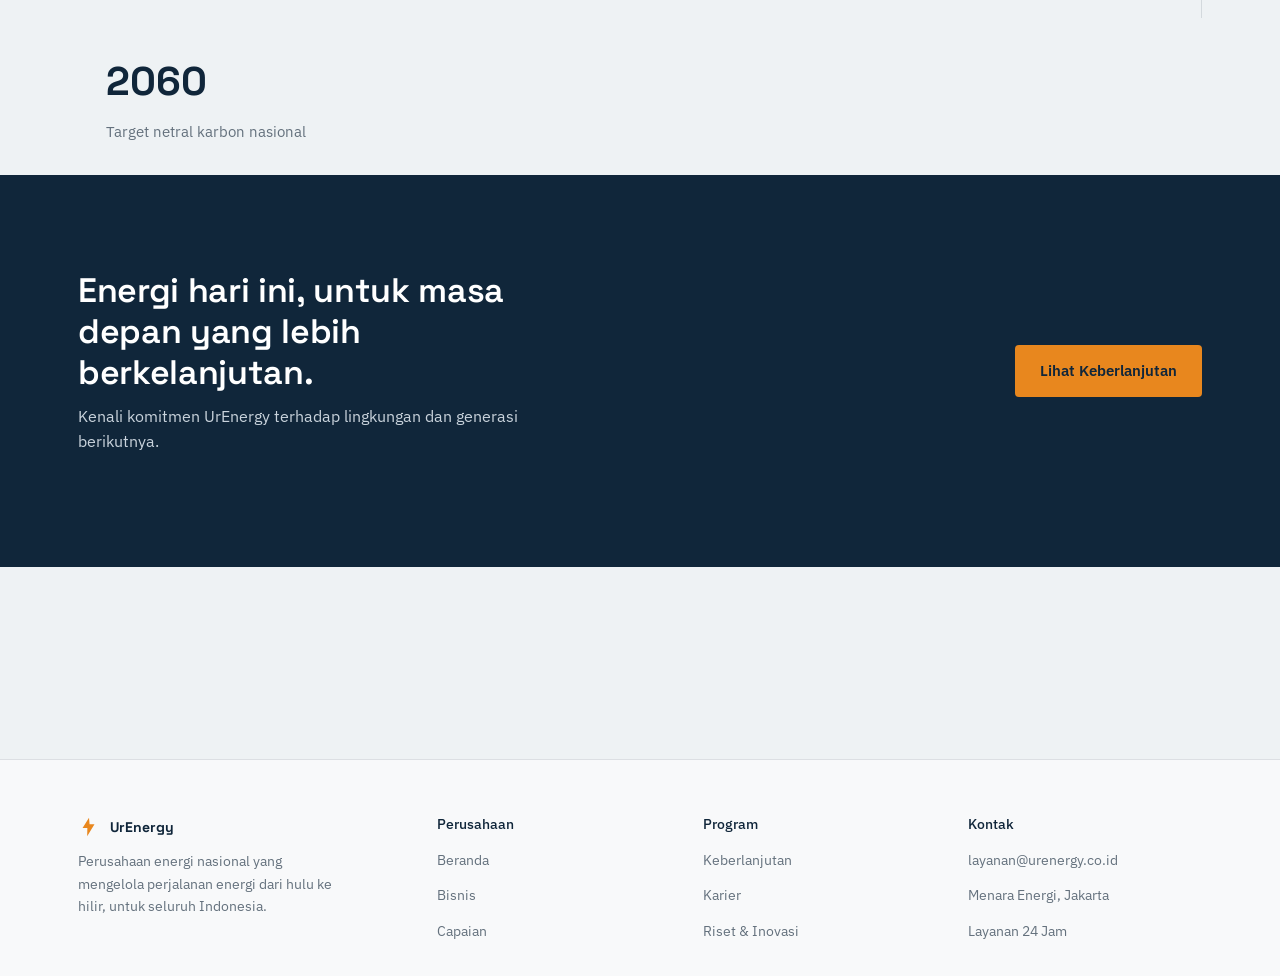
==== commit ecff9bf1: "fixed semua terakhir SEMOGA YA ALLAH TOLONG" ====
--- a/bisnis.html
+++ b/bisnis.html
@@ -130,8 +130,6 @@
   </div>
 </footer>
 <script>
-
-  // ---- Theme toggle (light / dark) --
   const THEME_KEY = 'urenergy-theme';
   const root = document.documentElement;
   const themeBtn = document.getElementById('themeToggle');
@@ -140,7 +138,7 @@
     try { return localStorage.getItem(THEME_KEY); } catch(e){ return null; }
   }
   function storeTheme(value){
-    try { localStorage.setItem(THEME_KEY, value); } catch(e){ /* ignore, per-viewer convenience only */ }
+    try { localStorage.setItem(THEME_KEY, value); } catch(e){  }
   }
   function applyTheme(theme){
     root.setAttribute('data-theme', theme);
@@ -157,5 +155,26 @@
     storeTheme(next);
   });
 </script>
+
+<script>
+  document.querySelectorAll('.nav-toggle').forEach((toggle) => {
+    const targetId = toggle.getAttribute('aria-controls');
+    const menu = document.getElementById(targetId);
+    if (!menu) return;
+
+    toggle.addEventListener('click', () => {
+      const isOpen = menu.classList.toggle('open');
+      menu.classList.toggle('show', isOpen);
+      toggle.setAttribute('aria-expanded', isOpen ? 'true' : 'false');
+    });
+
+    menu.querySelectorAll('a').forEach((link) => {
+      link.addEventListener('click', () => {
+        menu.classList.remove('open', 'show');
+        toggle.setAttribute('aria-expanded', 'false');
+      });
+    });
+  });
+</script>
 </body>
 </html>
--- a/styles.css
+++ b/styles.css
@@ -1,7 +1,4 @@
 :root{
-  /* =========================
-     WARNA UTAMA
-  ========================= */
   --ink:#10263A;
   --ink-2:#173A56;
 
@@ -10,9 +7,6 @@
 
   --forest:#2C6E49;
 
-  /* =========================
-     LIGHT MODE
-  ========================= */
   --bg:#F8F9FA;
   --bg-alt:#EEF2F4;
 
@@ -33,10 +27,6 @@
 }
 
 
-/* =========================
-   DARK MODE
-========================= */
-
 :root[data-theme="dark"]{
 
   --bg:#0B1622;
@@ -64,10 +54,6 @@
   --white:#FFFFFF;
 }
 
-
-/* =========================
-   RESET
-========================= */
 
 *{
   box-sizing:border-box;
@@ -132,10 +118,6 @@
 }
 
 
-/* =========================
-   NAVBAR
-========================= */
-
 .nav{
   position:sticky;
   top:0;
@@ -154,18 +136,14 @@
 }
 
 .nav .wrap{
+  width:100%;
+  max-width:none;
   display:flex;
   align-items:center;
-  justify-content:space-between;
-
-  padding-top:16px;
-  padding-bottom:16px;
-
-  gap:16px;
-}
-
-
-/* LOGO */
+  justify-content:flex-start;
+  padding:16px 24px;
+  gap:0;
+}
 
 .brand{
   display:flex;
@@ -186,11 +164,13 @@
 }
 
 
-/* NAV LINKS */
-
 .nav-links{
   display:flex;
-
+  flex:0 0 auto;
+  flex-grow:0 !important;
+  flex-basis:auto !important;
+  width:auto !important;
+  margin-left:32px;
   gap:32px;
 
   font-size:15px;
@@ -210,8 +190,6 @@
 }
 
 
-/* HOVER */
-
 .nav-links a:hover,
 .nav-links a:focus-visible{
   color:var(--amber);
@@ -220,8 +198,6 @@
 }
 
 
-/* HALAMAN AKTIF */
-
 .nav-links a.active{
   color:var(--amber);
 
@@ -231,19 +207,13 @@
 }
 
 
-/* NAV RIGHT */
-
 .nav-right{
   display:flex;
   align-items:center;
-
   gap:14px;
-}
-
-
-/* =========================
-   BUTTON GABUNG
-========================= */
+  margin-left:auto;
+}
+
 
 .nav-cta{
   background:var(--ink);
@@ -275,8 +245,6 @@
 }
 
 
-/* DARK NAV CTA */
-
 :root[data-theme="dark"] .nav-cta{
   background:#18344C;
   color:#F4F7F9;
@@ -287,10 +255,6 @@
   color:#10263A;
 }
 
-
-/* =========================
-   THEME SWITCH
-========================= */
 
 .theme-toggle{
   display:inline-flex;
@@ -338,15 +302,11 @@
 }
 
 
-/* DEFAULT = SUN */
-
 .theme-toggle .icon-moon{
   display:none;
 }
 
 
-/* DARK = MOON */
-
 :root[data-theme="dark"] .theme-toggle{
   background:#172B3E;
 
@@ -372,10 +332,6 @@
 }
 
 
-/* =========================
-   MOBILE NAV
-========================= */
-
 .nav-toggle{
   display:none;
 
@@ -402,6 +358,8 @@
 
   .nav-links{
     position:absolute;
+    margin-left:0 !important;
+    flex-basis:auto !important;
 
     top:100%;
     left:0;
@@ -438,6 +396,11 @@
 
   .nav-toggle{
     display:block;
+    margin-left:auto;
+  }
+
+  .nav-right{
+    margin-left:14px;
   }
 
   .nav-cta{
@@ -446,10 +409,6 @@
 
 }
 
-
-/* =========================
-   HERO
-========================= */
 
 .hero{
   background:linear-gradient(
@@ -520,8 +479,6 @@
 }
 
 
-/* BUTTON */
-
 .btn{
   display:inline-flex;
 
@@ -595,10 +552,6 @@
 }
 
 
-/* =========================
-   DIAGRAM ANIMATION
-========================= */
-
 .flow-line{
   stroke-dasharray:340;
 
@@ -682,10 +635,6 @@
 }
 
 
-/* =========================
-   STRIP
-========================= */
-
 .strip{
   background:var(--ink);
 
@@ -723,10 +672,6 @@
 }
 
 
-/* =========================
-   ABOUT
-========================= */
-
 .about .wrap{
   display:grid;
 
@@ -775,10 +720,6 @@
   margin-top:16px;
 }
 
-
-/* =========================
-   BUSINESS LINES
-========================= */
 
 .lines{
   background:var(--bg-alt);
@@ -868,10 +809,6 @@
 }
 
 
-/* =========================
-   STATS
-========================= */
-
 .stats .wrap{
   display:flex;
 
@@ -943,10 +880,6 @@
 }
 
 
-/* =========================
-   SUSTAINABILITY
-========================= */
-
 .sustain{
   background:var(--bg-alt);
   color:var(--text);
@@ -1023,10 +956,6 @@
   color:var(--amber);
 }
 
-/* =========================
-   CTA
-========================= */
-
 .cta-band{
   background:var(--ink);
 
@@ -1063,10 +992,6 @@
   max-width:44ch;
 }
 
-
-/* =========================
-   FOOTER
-========================= */
 
 footer{
   background:var(--bg);
@@ -1154,10 +1079,6 @@
 }
 
 
-/* =========================
-   ACCESSIBILITY
-========================= */
-
 .skip-link{
   position:absolute;
 
@@ -1189,10 +1110,6 @@
   outline-offset:2px;
 }
 
-
-/* =========================
-   PAGE HERO
-========================= */
 
 .page-hero{
   background:linear-gradient(
@@ -1224,7 +1141,6 @@
   margin:18px 0 0;
 }
 
-/* Bootstrap navbar integration: Bootstrap handles the collapse, UrEnergy keeps the original look. */
 .nav.navbar { padding-top: 0; padding-bottom: 0; }
 .nav.navbar .navbar-toggler {
   display: none;
